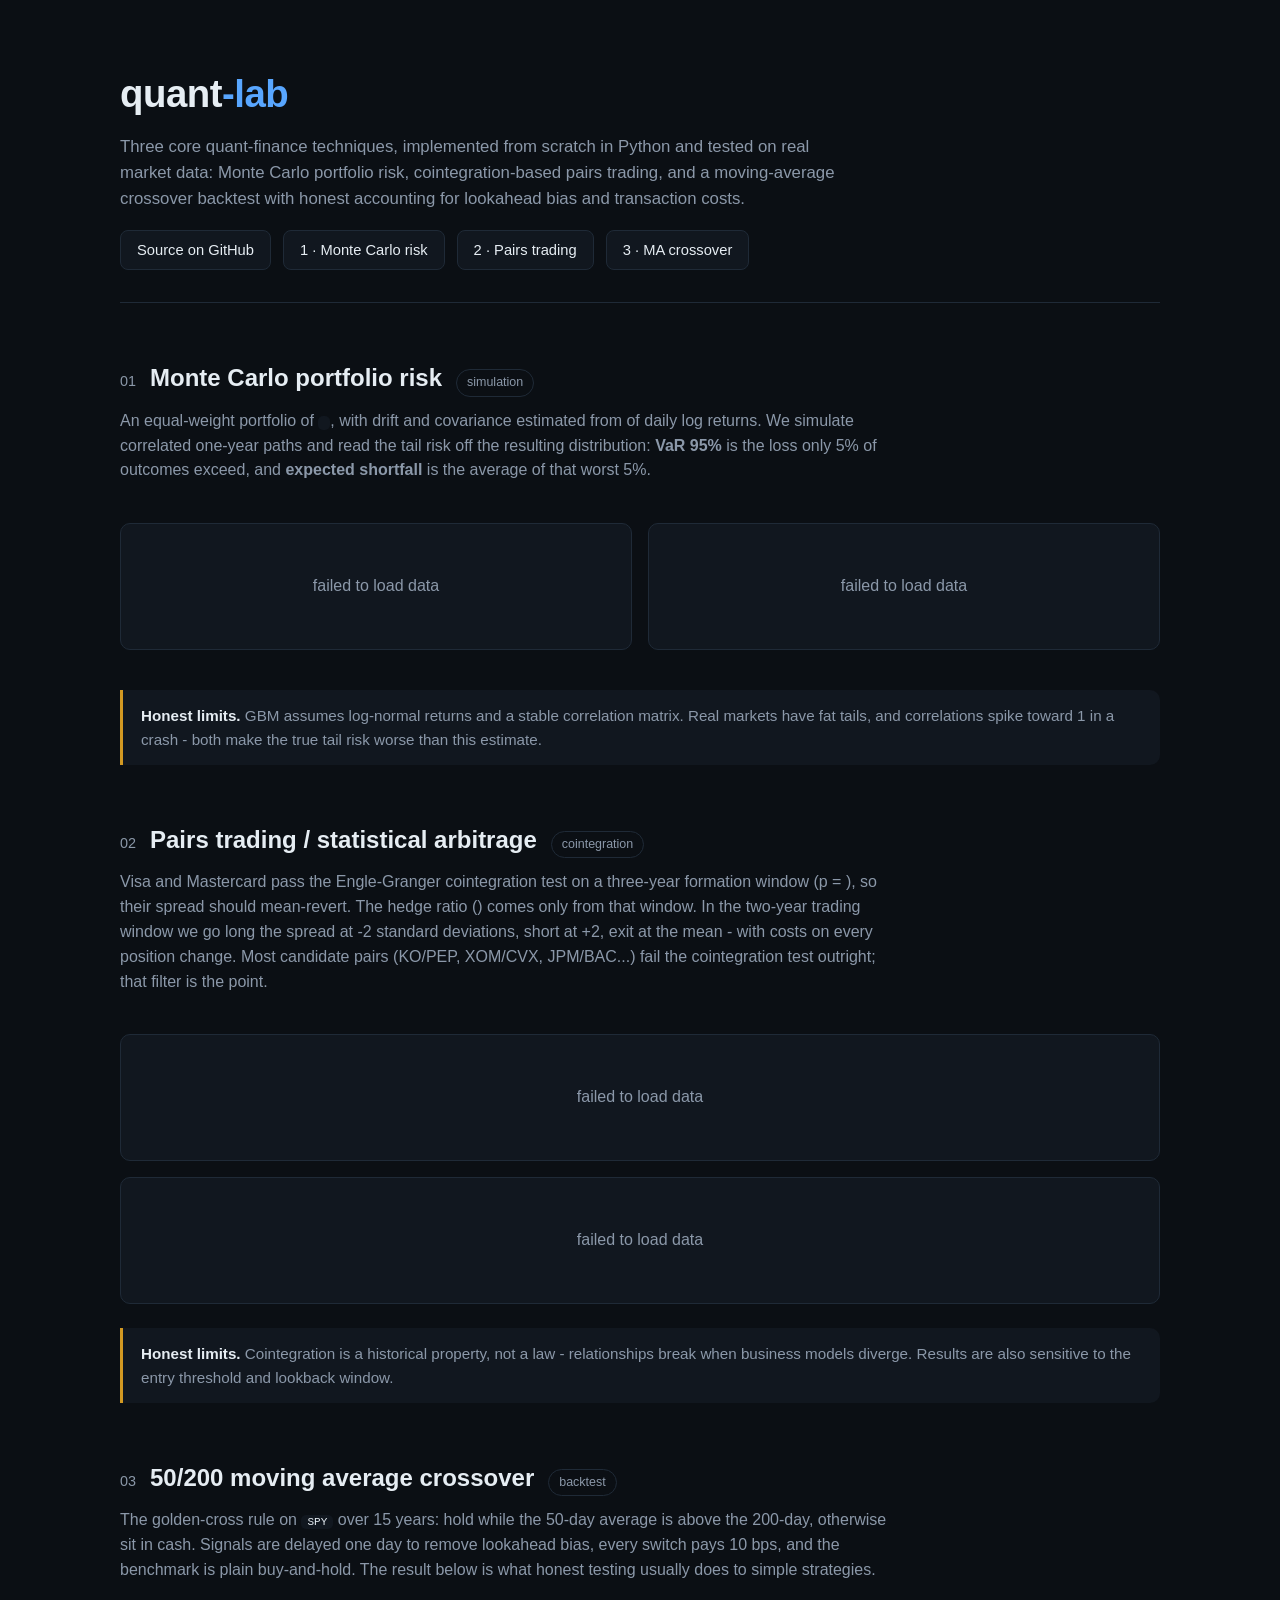
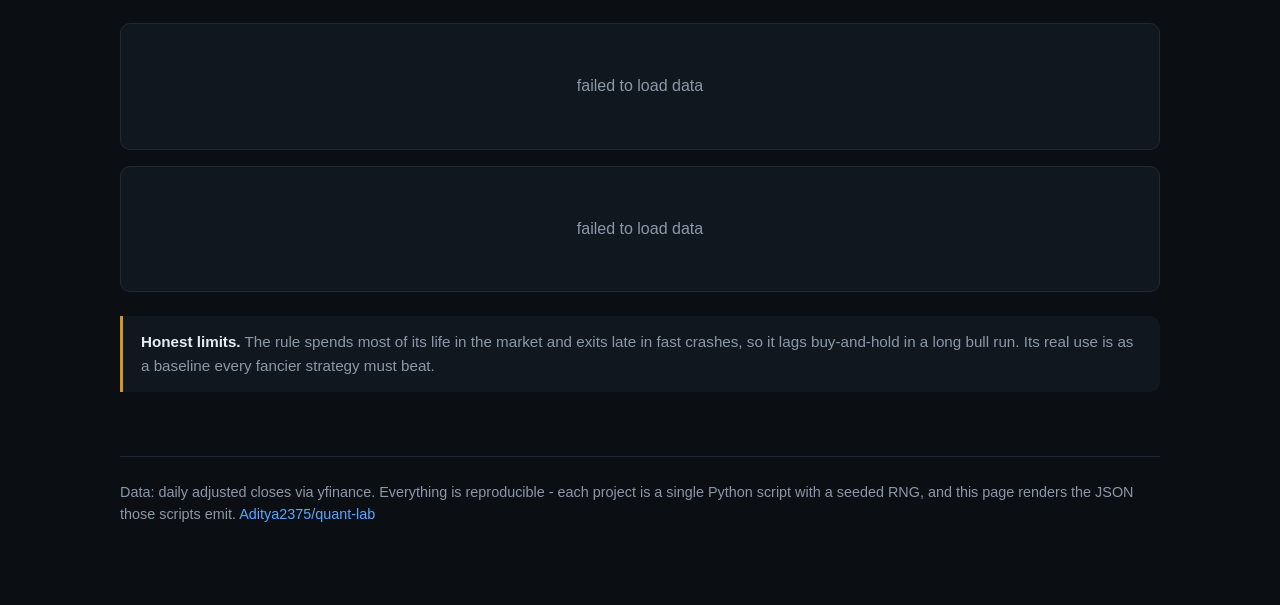
==== docs/index.html @ ad645f8a "Bypass browser cache for dashboard data fetches" ====
<!DOCTYPE html>
<html lang="en">
<head>
<meta charset="UTF-8">
<meta name="viewport" content="width=device-width, initial-scale=1.0">
<title>quant-lab - three quant finance projects, simulated and backtested</title>
<script src="https://cdn.plot.ly/plotly-2.35.2.min.js" charset="utf-8"></script>
<style>
  :root {
    --bg: #0b0f14; --panel: #11171f; --border: #1f2a37; --text: #e6edf3;
    --muted: #8b98a9; --blue: #58a6ff; --green: #3fb950; --orange: #d29922;
    --red: #f85149; --purple: #bc8cff;
  }
  * { box-sizing: border-box; margin: 0; padding: 0; }
  body { background: var(--bg); color: var(--text);
         font-family: -apple-system, BlinkMacSystemFont, "Segoe UI", Roboto, Helvetica, Arial, sans-serif;
         line-height: 1.55; }
  .wrap { max-width: 1080px; margin: 0 auto; padding: 0 20px 80px; }
  header { padding: 64px 0 32px; border-bottom: 1px solid var(--border); }
  header h1 { font-size: 2.4rem; letter-spacing: -0.5px; }
  header h1 span { color: var(--blue); }
  header p { color: var(--muted); margin-top: 10px; max-width: 720px; font-size: 1.05rem; }
  header .links { margin-top: 18px; display: flex; gap: 12px; flex-wrap: wrap; }
  .btn { border: 1px solid var(--border); background: var(--panel); color: var(--text);
         padding: 8px 16px; border-radius: 8px; text-decoration: none; font-size: 0.92rem; }
  .btn:hover { border-color: var(--blue); }
  section { margin-top: 56px; }
  .sec-head { display: flex; align-items: baseline; gap: 14px; flex-wrap: wrap; }
  .sec-head .num { font-size: 0.9rem; color: var(--muted); font-variant-numeric: tabular-nums; }
  .sec-head h2 { font-size: 1.5rem; }
  .sec-head .tag { font-size: 0.78rem; padding: 3px 10px; border-radius: 20px;
                   border: 1px solid var(--border); color: var(--muted); }
  .desc { color: var(--muted); margin: 12px 0 20px; max-width: 780px; }
  .desc code { background: var(--panel); padding: 1px 6px; border-radius: 5px;
               font-size: 0.85em; color: var(--text); }
  .cards { display: grid; grid-template-columns: repeat(auto-fit, minmax(150px, 1fr));
           gap: 12px; margin-bottom: 20px; }
  .card { background: var(--panel); border: 1px solid var(--border); border-radius: 10px;
          padding: 14px 16px; }
  .card .k { font-size: 0.75rem; color: var(--muted); text-transform: uppercase;
             letter-spacing: 0.6px; }
  .card .v { font-size: 1.35rem; font-weight: 650; margin-top: 4px;
             font-variant-numeric: tabular-nums; }
  .card .v.pos { color: var(--green); } .card .v.neg { color: var(--red); }
  .card .v.neu { color: var(--blue); }
  .chart { background: var(--panel); border: 1px solid var(--border); border-radius: 10px;
           padding: 10px; margin-bottom: 16px; }
  .grid2 { display: grid; grid-template-columns: 1fr 1fr; gap: 16px; }
  @media (max-width: 820px) { .grid2 { grid-template-columns: 1fr; } }
  .note { border-left: 3px solid var(--orange); background: var(--panel);
          padding: 14px 18px; border-radius: 0 10px 10px 0; color: var(--muted);
          margin-top: 24px; font-size: 0.95rem; }
  .note b { color: var(--text); }
  footer { margin-top: 64px; padding-top: 24px; border-top: 1px solid var(--border);
           color: var(--muted); font-size: 0.9rem; }
  footer a { color: var(--blue); text-decoration: none; }
  .loading { color: var(--muted); padding: 40px; text-align: center; }
</style>
</head>
<body>
<div class="wrap">
  <header>
    <h1>quant<span>-lab</span></h1>
    <p>Three core quant-finance techniques, implemented from scratch in Python and
       tested on real market data: Monte Carlo portfolio risk, cointegration-based
       pairs trading, and a moving-average crossover backtest with honest
       accounting for lookahead bias and transaction costs.</p>
    <div class="links">
      <a class="btn" href="https://github.com/Aditya2375/quant-lab">Source on GitHub</a>
      <a class="btn" href="https://github.com/Aditya2375/quant-lab/tree/main/monte-carlo-risk">1 · Monte Carlo risk</a>
      <a class="btn" href="https://github.com/Aditya2375/quant-lab/tree/main/pairs-trading">2 · Pairs trading</a>
      <a class="btn" href="https://github.com/Aditya2375/quant-lab/tree/main/ma-crossover">3 · MA crossover</a>
    </div>
  </header>

  <section id="mc">
    <div class="sec-head"><span class="num">01</span><h2>Monte Carlo portfolio risk</h2>
      <span class="tag">simulation</span></div>
    <p class="desc">An equal-weight portfolio of <code id="mc-tickers"></code>, with drift and
      covariance estimated from <span id="mc-period"></span> of daily log returns. We simulate
      <span id="mc-sims"></span> correlated one-year paths and read the tail risk off the
      resulting distribution: <b>VaR 95%</b> is the loss only 5% of outcomes exceed, and
      <b>expected shortfall</b> is the average of that worst 5%.</p>
    <div class="cards" id="mc-cards"></div>
    <div class="grid2">
      <div class="chart" id="mc-hist"><div class="loading">loading chart...</div></div>
      <div class="chart" id="mc-cone"><div class="loading">loading chart...</div></div>
    </div>
    <div class="note"><b>Honest limits.</b> GBM assumes log-normal returns and a stable
      correlation matrix. Real markets have fat tails, and correlations spike toward 1 in a
      crash - both make the true tail risk worse than this estimate.</div>
  </section>

  <section id="pairs">
    <div class="sec-head"><span class="num">02</span><h2>Pairs trading / statistical arbitrage</h2>
      <span class="tag">cointegration</span></div>
    <p class="desc">Visa and Mastercard pass the Engle-Granger cointegration test on a
      three-year formation window (p = <span id="pt-p"></span>), so their spread should
      mean-revert. The hedge ratio (<span id="pt-beta"></span>) comes only from that window.
      In the two-year trading window we go long the spread at -2 standard deviations, short
      at +2, exit at the mean - with costs on every position change. Most candidate pairs
      (KO/PEP, XOM/CVX, JPM/BAC...) fail the cointegration test outright; that filter is the
      point.</p>
    <div class="cards" id="pt-cards"></div>
    <div class="chart" id="pt-z"><div class="loading">loading chart...</div></div>
    <div class="chart" id="pt-eq"><div class="loading">loading chart...</div></div>
    <div class="note"><b>Honest limits.</b> Cointegration is a historical property, not a
      law - relationships break when business models diverge. Results are also sensitive to
      the entry threshold and lookback window.</div>
  </section>

  <section id="ma">
    <div class="sec-head"><span class="num">03</span><h2>50/200 moving average crossover</h2>
      <span class="tag">backtest</span></div>
    <p class="desc">The golden-cross rule on <code>SPY</code> over 15 years: hold while the
      50-day average is above the 200-day, otherwise sit in cash. Signals are delayed one day
      to remove lookahead bias, every switch pays 10 bps, and the benchmark is plain
      buy-and-hold. The result below is what honest testing usually does to simple
      strategies.</p>
    <div class="cards" id="ma-cards"></div>
    <div class="chart" id="ma-eq"><div class="loading">loading chart...</div></div>
    <div class="chart" id="ma-dd"><div class="loading">loading chart...</div></div>
    <div class="note"><b>Honest limits.</b> The rule spends most of its life in the market
      and exits late in fast crashes, so it lags buy-and-hold in a long bull run. Its real
      use is as a baseline every fancier strategy must beat.</div>
  </section>

  <footer>
    Data: daily adjusted closes via yfinance. Everything is reproducible - each project is a
    single Python script with a seeded RNG, and this page renders the JSON those scripts
    emit. <a href="https://github.com/Aditya2375/quant-lab">Aditya2375/quant-lab</a>
  </footer>
</div>

<script>
const LAYOUT = {
  paper_bgcolor: "rgba(0,0,0,0)", plot_bgcolor: "rgba(0,0,0,0)",
  font: { color: "#8b98a9" }, margin: { t: 36, r: 16, b: 44, l: 56 },
  legend: { orientation: "h", y: -0.22 }
};
const CFG = { responsive: true, displayModeBar: false };
const pct = v => (v * 100).toFixed(1) + "%";
const usd = v => "$" + Number(v).toLocaleString("en-US", { maximumFractionDigits: 0 });

function card(k, v, cls) {
  return `<div class="card"><div class="k">${k}</div><div class="v ${cls || ""}">${v}</div></div>`;
}
const signed = v => (v >= 0 ? "pos" : "neg");

async function load(name) {
  const r = await fetch("data/" + name, { cache: "no-store" });
  return r.json();
}

(async () => {
  const [mc, pt, ma] = await Promise.all(
    ["monte-carlo.json", "pairs-trading.json", "ma-crossover.json"].map(load));

  // ---- 01 Monte Carlo ------------------------------------------------------
  const s = mc.summary;
  document.getElementById("mc-tickers").textContent = s.tickers.join(", ");
  document.getElementById("mc-period").textContent = s.estimation_period;
  document.getElementById("mc-sims").textContent = s.sims.toLocaleString();
  document.getElementById("mc-cards").innerHTML = [
    card("VaR 95% (1y)", "-" + usd(s.var_95), "neg"),
    card("Exp. shortfall 95%", "-" + usd(s.es_95), "neg"),
    card("VaR 99% (1y)", "-" + usd(s.var_99), "neg"),
    card("Expected value", usd(s.expected_final), "neu"),
    card("P(loss)", pct(s.prob_loss), "neu"),
  ].join("");
  Plotly.newPlot("mc-hist", [{
    x: mc.hist.centers, y: mc.hist.counts, type: "bar",
    marker: { color: "#58a6ff" }, name: "simulated outcomes"
  }], { ...LAYOUT, title: { text: `Value of $${s.start_value.toLocaleString()} after 1 year` },
    shapes: [
      { type: "line", x0: mc.markers.var95, x1: mc.markers.var95, y0: 0, y1: 1, yref: "paper",
        line: { color: "#d29922", width: 2 } },
      { type: "line", x0: mc.markers.es95, x1: mc.markers.es95, y0: 0, y1: 1, yref: "paper",
        line: { color: "#f85149", width: 2 } },
      { type: "line", x0: mc.markers.mean, x1: mc.markers.mean, y0: 0, y1: 1, yref: "paper",
        line: { color: "#3fb950", width: 2, dash: "dot" } }],
    annotations: [
      { x: mc.markers.var95, y: 1, yref: "paper", text: "VaR 95%", showarrow: false,
        xanchor: "left", font: { color: "#d29922" } },
      { x: mc.markers.es95, y: 0.93, yref: "paper", text: "ES 95%", showarrow: false,
        xanchor: "right", font: { color: "#f85149" } },
      { x: mc.markers.mean, y: 1, yref: "paper", text: "mean", showarrow: false,
        xanchor: "right", font: { color: "#3fb950" } }],
    xaxis: { title: "portfolio value ($)" }, yaxis: { title: "paths" } }, CFG);
  Plotly.newPlot("mc-cone", [
    { x: mc.cone.days, y: mc.cone.p95, mode: "lines", line: { width: 0 },
      name: "5-95%", showlegend: false },
    { x: mc.cone.days, y: mc.cone.p5, mode: "lines", fill: "tonexty",
      fillcolor: "rgba(88,166,255,0.18)", line: { width: 0 }, name: "5th-95th pct" },
    { x: mc.cone.days, y: mc.cone.p75, mode: "lines", line: { width: 0 },
      showlegend: false },
    { x: mc.cone.days, y: mc.cone.p25, mode: "lines", fill: "tonexty",
      fillcolor: "rgba(88,166,255,0.35)", line: { width: 0 }, name: "25th-75th pct" },
    { x: mc.cone.days, y: mc.cone.p50, mode: "lines",
      line: { color: "#e6edf3", width: 2 }, name: "median" },
  ], { ...LAYOUT, title: { text: "cone of outcomes" },
       xaxis: { title: "trading days" }, yaxis: { title: "value ($)" } }, CFG);

  // ---- 02 Pairs trading ------------------------------------------------------
  const p = pt.summary;
  document.getElementById("pt-p").textContent = p.coint_pvalue;
  document.getElementById("pt-beta").textContent = p.hedge_ratio;
  document.getElementById("pt-cards").innerHTML = [
    card("Total return (2y)", pct(p.total_return), signed(p.total_return)),
    card("Sharpe", p.sharpe, signed(p.sharpe)),
    card("Max drawdown", pct(p.max_drawdown), "neg"),
    card("Ann. volatility", pct(p.ann_vol), "neu"),
    card("Position changes", p.n_trades, "neu"),
    card("Time in market", pct(p.time_in_market), "neu"),
  ].join("");
  const longShade = [], shortShade = [];
  Plotly.newPlot("pt-z", [
    { x: pt.dates, y: pt.zscore, mode: "lines", line: { color: "#58a6ff", width: 1.4 },
      name: "spread Z-score" },
    { x: pt.dates, y: pt.dates.map(() => pt.entry_z), mode: "lines",
      line: { color: "#f85149", width: 1, dash: "dash" }, name: "+2 entry" },
    { x: pt.dates, y: pt.dates.map(() => -pt.entry_z), mode: "lines",
      line: { color: "#f85149", width: 1, dash: "dash" }, name: "-2 entry" },
    { x: pt.dates, y: pt.position, mode: "lines", yaxis: "y2", step: true,
      line: { color: "#bc8cff", width: 1.4 }, name: "position (right)" },
  ], { ...LAYOUT, title: { text: "V/MA spread Z-score and position" },
       yaxis: { title: "z-score", range: [-4, 4] },
       yaxis2: { overlaying: "y", side: "right", range: [-1.6, 1.6],
                 tickvals: [-1, 0, 1], ticktext: ["short", "flat", "long"],
                 showgrid: false } }, CFG);
  Plotly.newPlot("pt-eq", [
    { x: pt.dates, y: pt.equity_strategy, mode: "lines",
      line: { color: "#3fb950", width: 1.8 }, name: "pairs strategy" },
    { x: pt.dates, y: pt.equity_bench, mode: "lines",
      line: { color: "#8b98a9", width: 1.4 }, name: "buy & hold V" },
  ], { ...LAYOUT, title: { text: "equity curves (growth of $1)" },
       yaxis: { title: "value ($)" } }, CFG);

  // ---- 03 MA crossover -------------------------------------------------------
  const m = ma.summary;
  document.getElementById("ma-cards").innerHTML = [
    card("Strategy CAGR", pct(m.cagr), signed(m.cagr)),
    card("Buy & hold CAGR", pct(m.benchmark.cagr), signed(m.benchmark.cagr)),
    card("Strategy Sharpe", m.sharpe, "neu"),
    card("B&H Sharpe", m.benchmark.sharpe, "neu"),
    card("Max drawdown", pct(m.max_drawdown), "neg"),
    card("Time in market", pct(m.time_in_market), "neu"),
  ].join("");
  Plotly.newPlot("ma-eq", [
    { x: ma.dates, y: ma.equity_strategy, mode: "lines",
      line: { color: "#3fb950", width: 1.8 }, name: "50/200 crossover" },
    { x: ma.dates, y: ma.equity_bench, mode: "lines",
      line: { color: "#8b98a9", width: 1.4 }, name: "buy & hold" },
  ], { ...LAYOUT, title: { text: "SPY: strategy vs benchmark, log scale" },
       yaxis: { title: "value ($)", type: "log" } }, CFG);
  Plotly.newPlot("ma-dd", [
    { x: ma.dates, y: ma.dd_strategy, mode: "lines", fill: "tozeroy",
      line: { color: "#3fb950", width: 1 }, name: "strategy" },
    { x: ma.dates, y: ma.dd_bench, mode: "lines", fill: "tozeroy",
      line: { color: "#8b98a9", width: 1 }, name: "buy & hold" },
  ], { ...LAYOUT, title: { text: "drawdown from peak" },
       yaxis: { tickformat: ".0%" } }, CFG);
})().catch(e => {
  document.querySelectorAll(".chart").forEach(
    el => el.innerHTML = '<div class="loading">failed to load data</div>');
  console.error(e);
});
</script>
</body>
</html>
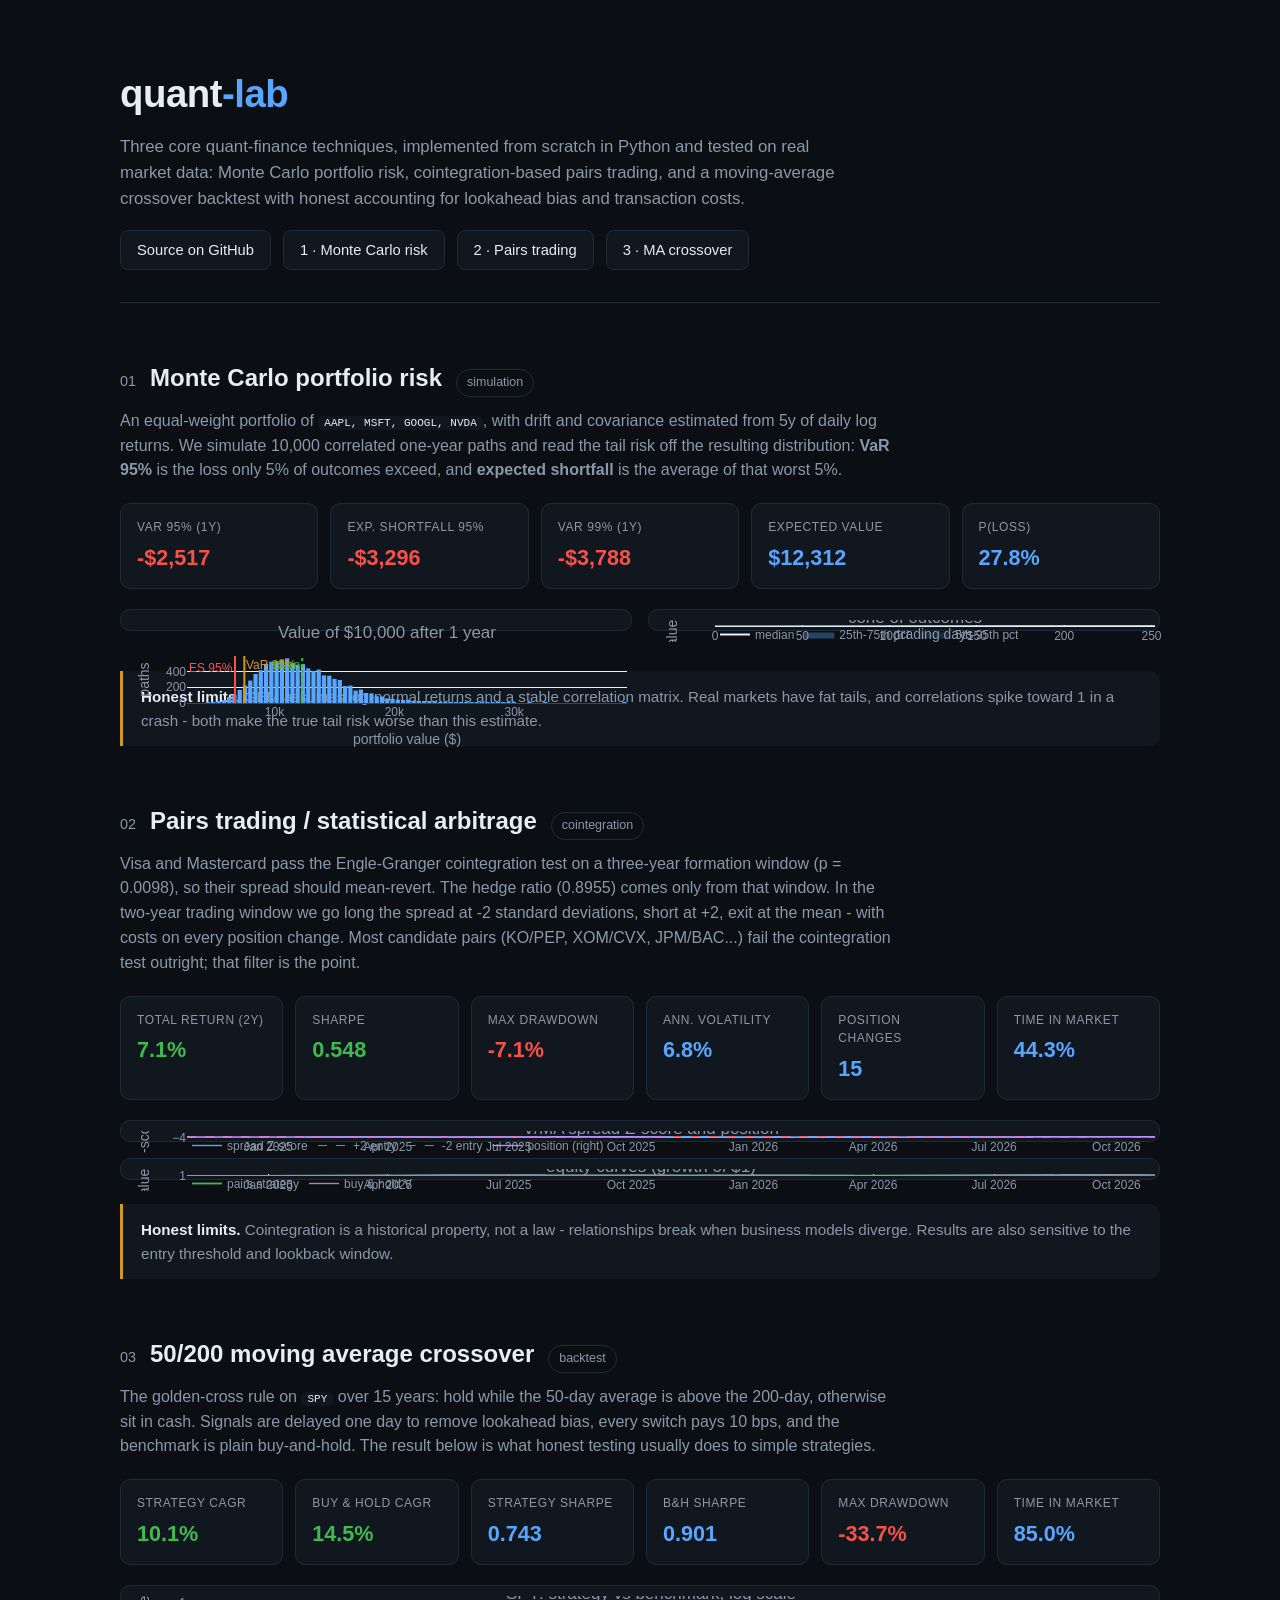
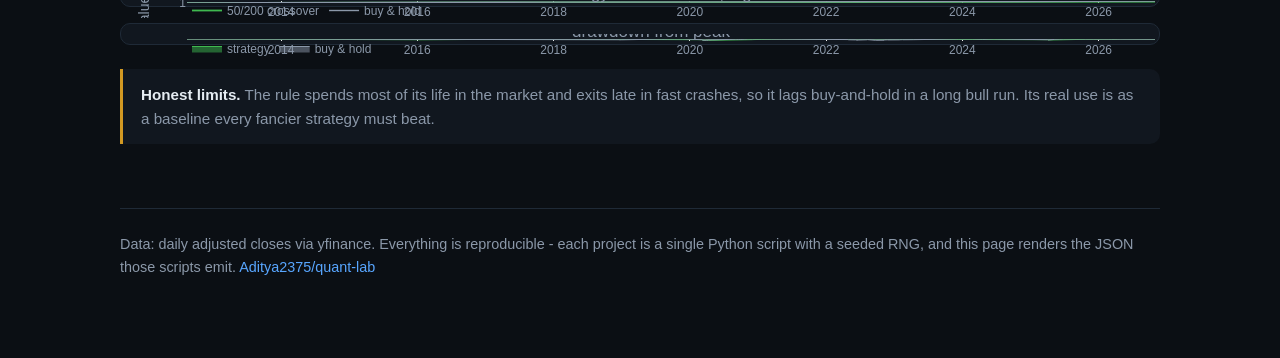
==== commit ab85a76f: "Clear the chart placeholder before rendering" ====
--- a/docs/index.html
+++ b/docs/index.html
@@ -142,6 +142,11 @@
 const pct = v => (v * 100).toFixed(1) + "%";
 const usd = v => "$" + Number(v).toLocaleString("en-US", { maximumFractionDigits: 0 });
 
+function plot(id, traces, layout) {
+  const el = document.getElementById(id);
+  el.innerHTML = "";
+  Plotly.newPlot(el, traces, layout, CFG);
+}
 function card(k, v, cls) {
   return `<div class="card"><div class="k">${k}</div><div class="v ${cls || ""}">${v}</div></div>`;
 }
@@ -168,7 +173,7 @@
     card("Expected value", usd(s.expected_final), "neu"),
     card("P(loss)", pct(s.prob_loss), "neu"),
   ].join("");
-  Plotly.newPlot("mc-hist", [{
+  plot("mc-hist", [{
     x: mc.hist.centers, y: mc.hist.counts, type: "bar",
     marker: { color: "#58a6ff" }, name: "simulated outcomes"
   }], { ...LAYOUT, title: { text: `Value of $${s.start_value.toLocaleString()} after 1 year` },
@@ -186,8 +191,8 @@
         xanchor: "right", font: { color: "#f85149" } },
       { x: mc.markers.mean, y: 1, yref: "paper", text: "mean", showarrow: false,
         xanchor: "right", font: { color: "#3fb950" } }],
-    xaxis: { title: "portfolio value ($)" }, yaxis: { title: "paths" } }, CFG);
-  Plotly.newPlot("mc-cone", [
+    xaxis: { title: "portfolio value ($)" }, yaxis: { title: "paths" } });
+  plot("mc-cone", [
     { x: mc.cone.days, y: mc.cone.p95, mode: "lines", line: { width: 0 },
       name: "5-95%", showlegend: false },
     { x: mc.cone.days, y: mc.cone.p5, mode: "lines", fill: "tonexty",
@@ -199,7 +204,7 @@
     { x: mc.cone.days, y: mc.cone.p50, mode: "lines",
       line: { color: "#e6edf3", width: 2 }, name: "median" },
   ], { ...LAYOUT, title: { text: "cone of outcomes" },
-       xaxis: { title: "trading days" }, yaxis: { title: "value ($)" } }, CFG);
+       xaxis: { title: "trading days" }, yaxis: { title: "value ($)" } });
 
   // ---- 02 Pairs trading ------------------------------------------------------
   const p = pt.summary;
@@ -214,7 +219,7 @@
     card("Time in market", pct(p.time_in_market), "neu"),
   ].join("");
   const longShade = [], shortShade = [];
-  Plotly.newPlot("pt-z", [
+  plot("pt-z", [
     { x: pt.dates, y: pt.zscore, mode: "lines", line: { color: "#58a6ff", width: 1.4 },
       name: "spread Z-score" },
     { x: pt.dates, y: pt.dates.map(() => pt.entry_z), mode: "lines",
@@ -227,14 +232,14 @@
        yaxis: { title: "z-score", range: [-4, 4] },
        yaxis2: { overlaying: "y", side: "right", range: [-1.6, 1.6],
                  tickvals: [-1, 0, 1], ticktext: ["short", "flat", "long"],
-                 showgrid: false } }, CFG);
-  Plotly.newPlot("pt-eq", [
+                 showgrid: false } });
+  plot("pt-eq", [
     { x: pt.dates, y: pt.equity_strategy, mode: "lines",
       line: { color: "#3fb950", width: 1.8 }, name: "pairs strategy" },
     { x: pt.dates, y: pt.equity_bench, mode: "lines",
       line: { color: "#8b98a9", width: 1.4 }, name: "buy & hold V" },
   ], { ...LAYOUT, title: { text: "equity curves (growth of $1)" },
-       yaxis: { title: "value ($)" } }, CFG);
+       yaxis: { title: "value ($)" } });
 
   // ---- 03 MA crossover -------------------------------------------------------
   const m = ma.summary;
@@ -246,20 +251,20 @@
     card("Max drawdown", pct(m.max_drawdown), "neg"),
     card("Time in market", pct(m.time_in_market), "neu"),
   ].join("");
-  Plotly.newPlot("ma-eq", [
+  plot("ma-eq", [
     { x: ma.dates, y: ma.equity_strategy, mode: "lines",
       line: { color: "#3fb950", width: 1.8 }, name: "50/200 crossover" },
     { x: ma.dates, y: ma.equity_bench, mode: "lines",
       line: { color: "#8b98a9", width: 1.4 }, name: "buy & hold" },
   ], { ...LAYOUT, title: { text: "SPY: strategy vs benchmark, log scale" },
-       yaxis: { title: "value ($)", type: "log" } }, CFG);
-  Plotly.newPlot("ma-dd", [
+       yaxis: { title: "value ($)", type: "log" } });
+  plot("ma-dd", [
     { x: ma.dates, y: ma.dd_strategy, mode: "lines", fill: "tozeroy",
       line: { color: "#3fb950", width: 1 }, name: "strategy" },
     { x: ma.dates, y: ma.dd_bench, mode: "lines", fill: "tozeroy",
       line: { color: "#8b98a9", width: 1 }, name: "buy & hold" },
   ], { ...LAYOUT, title: { text: "drawdown from peak" },
-       yaxis: { tickformat: ".0%" } }, CFG);
+       yaxis: { tickformat: ".0%" } });
 })().catch(e => {
   document.querySelectorAll(".chart").forEach(
     el => el.innerHTML = '<div class="loading">failed to load data</div>');
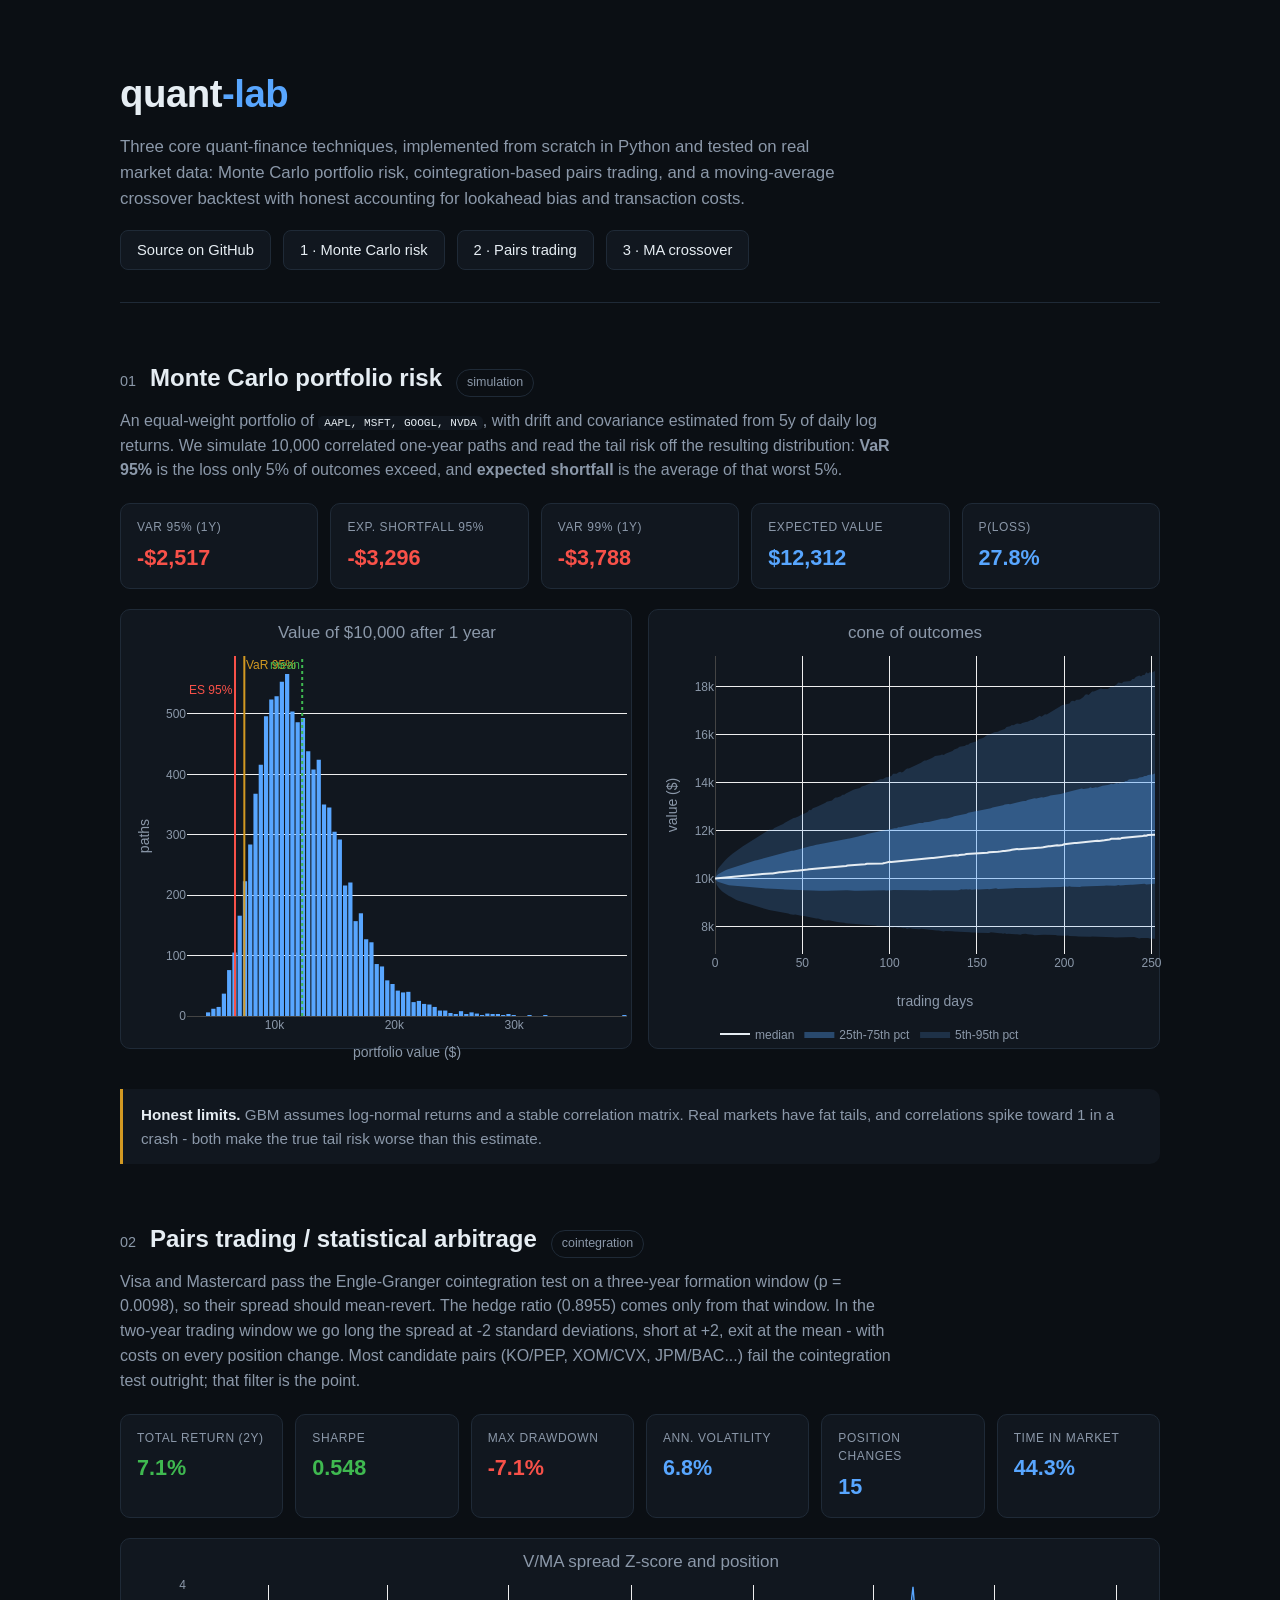
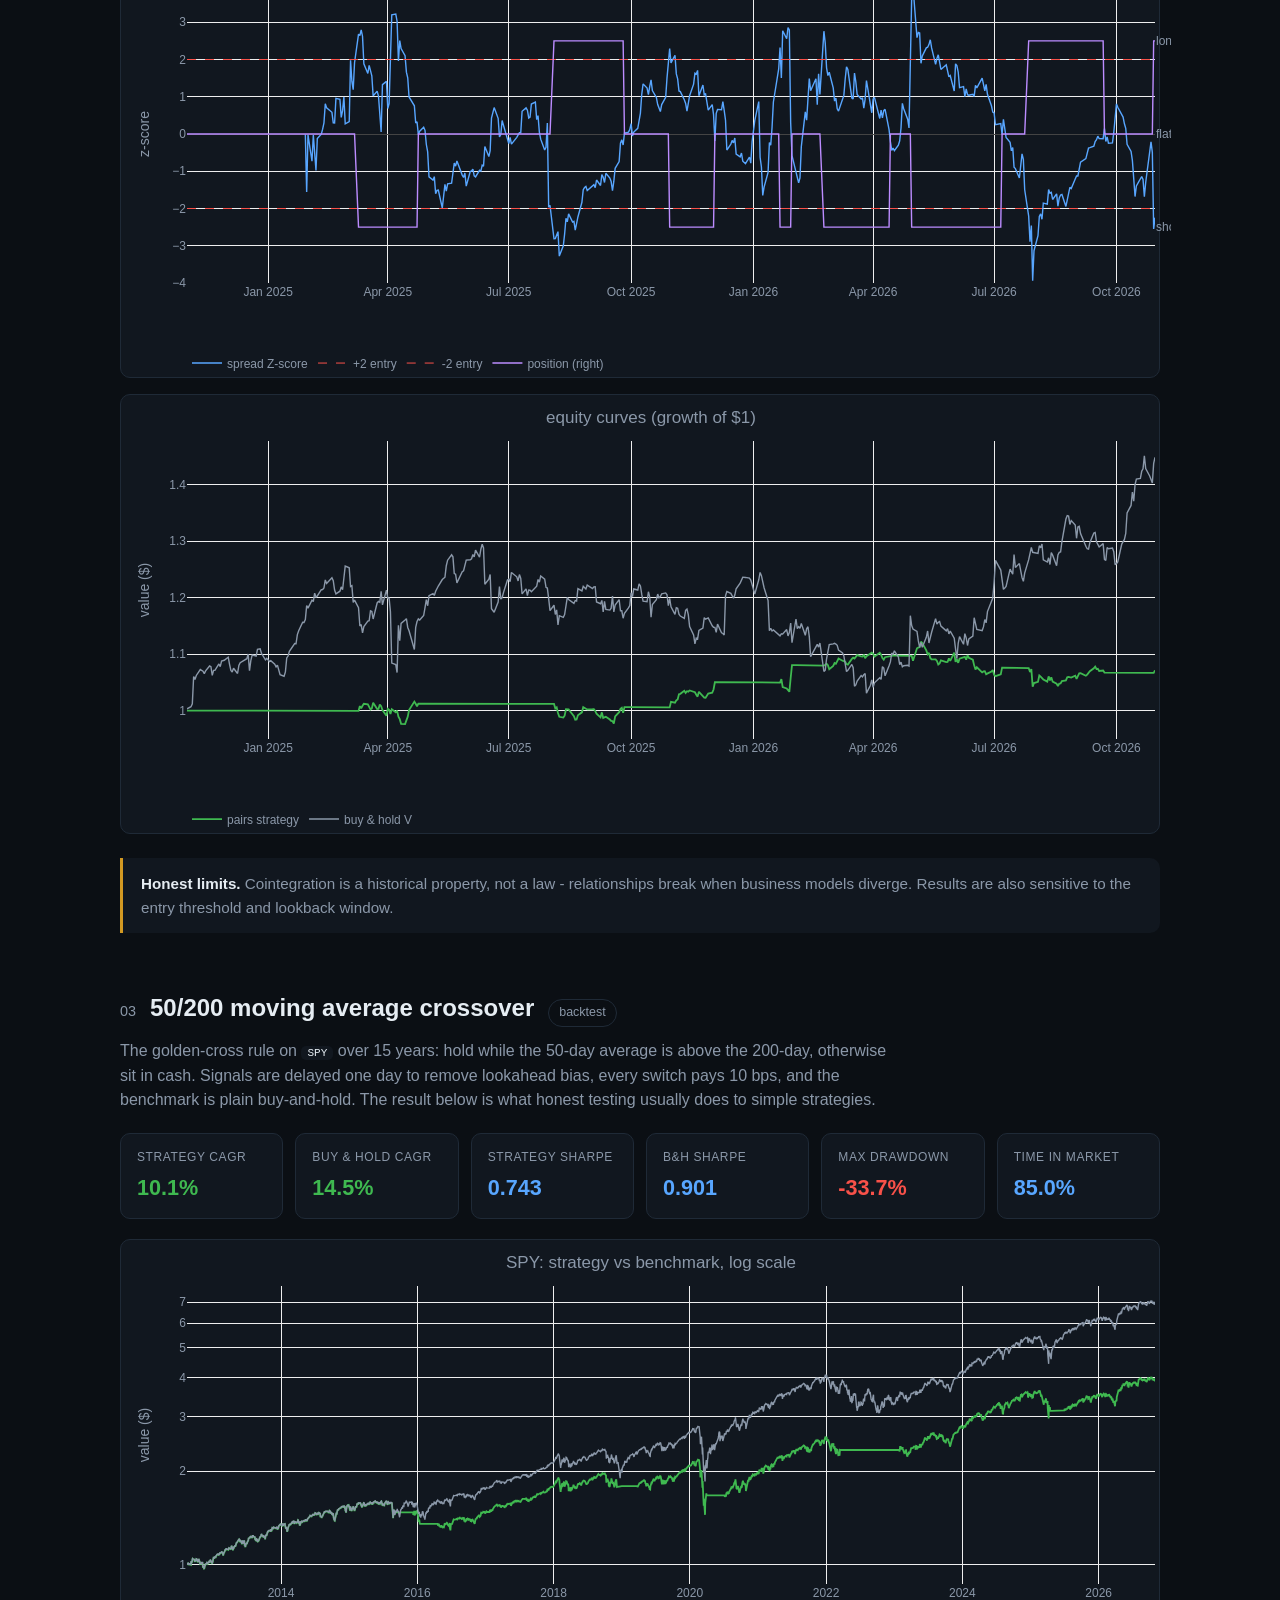
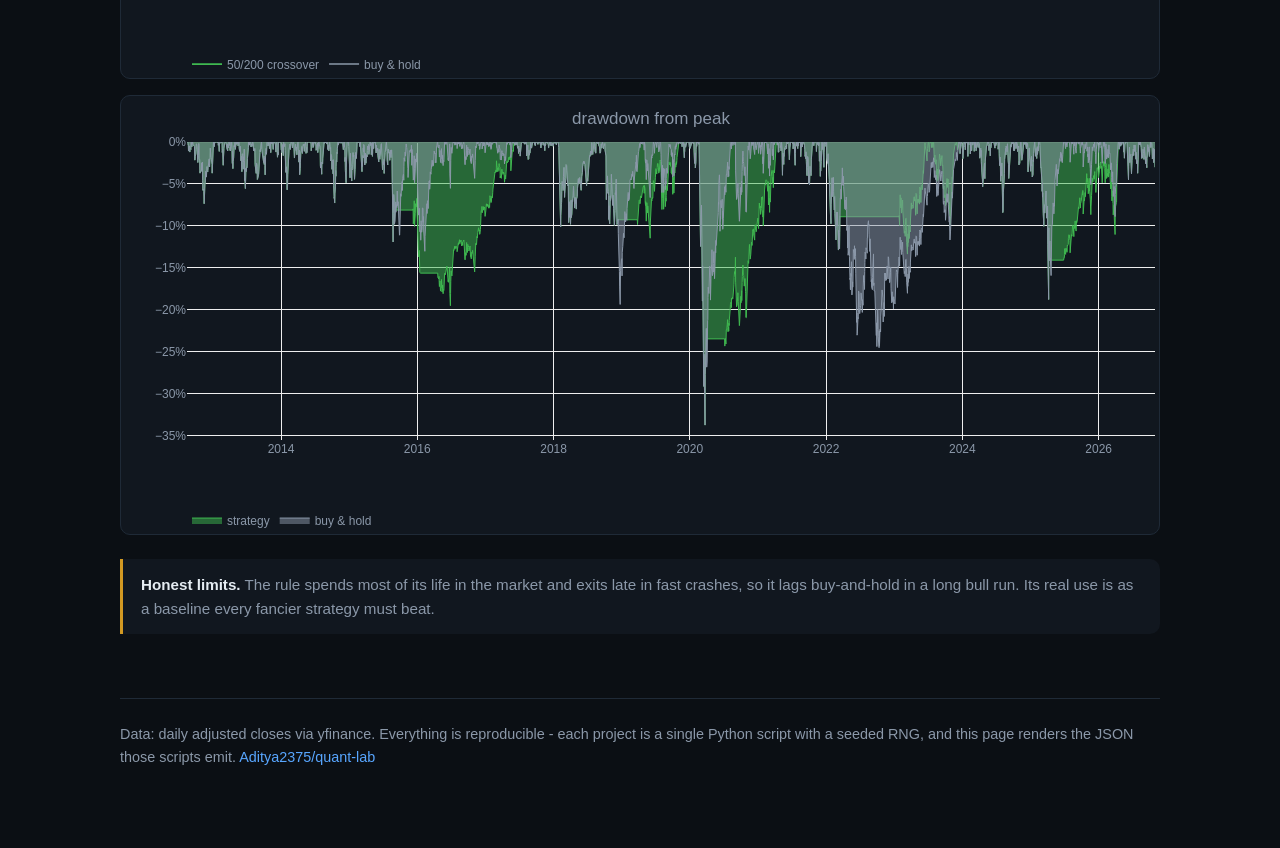
==== commit f7959c12: "Give charts an explicit height so they do not collapse" ====
--- a/docs/index.html
+++ b/docs/index.html
@@ -44,7 +44,7 @@
   .card .v.pos { color: var(--green); } .card .v.neg { color: var(--red); }
   .card .v.neu { color: var(--blue); }
   .chart { background: var(--panel); border: 1px solid var(--border); border-radius: 10px;
-           padding: 10px; margin-bottom: 16px; }
+           padding: 10px; margin-bottom: 16px; height: 440px; }
   .grid2 { display: grid; grid-template-columns: 1fr 1fr; gap: 16px; }
   @media (max-width: 820px) { .grid2 { grid-template-columns: 1fr; } }
   .note { border-left: 3px solid var(--orange); background: var(--panel);
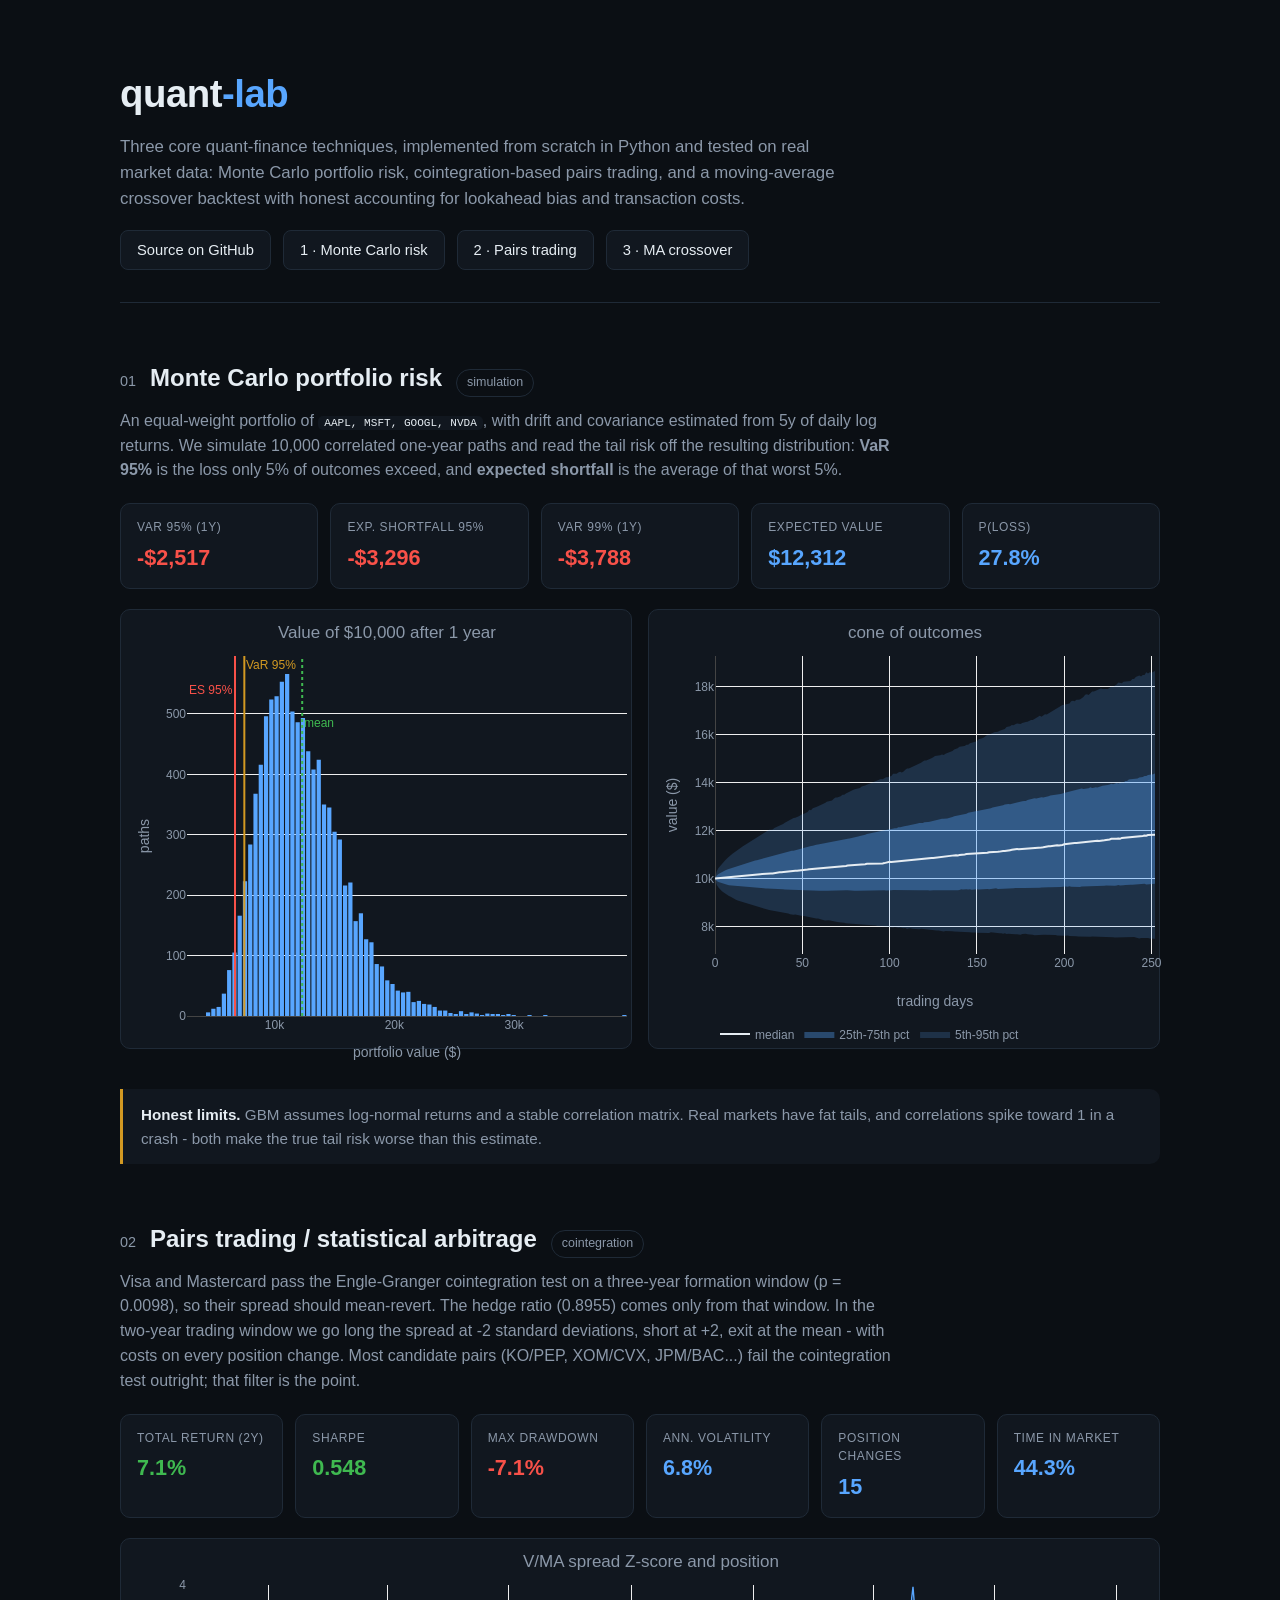
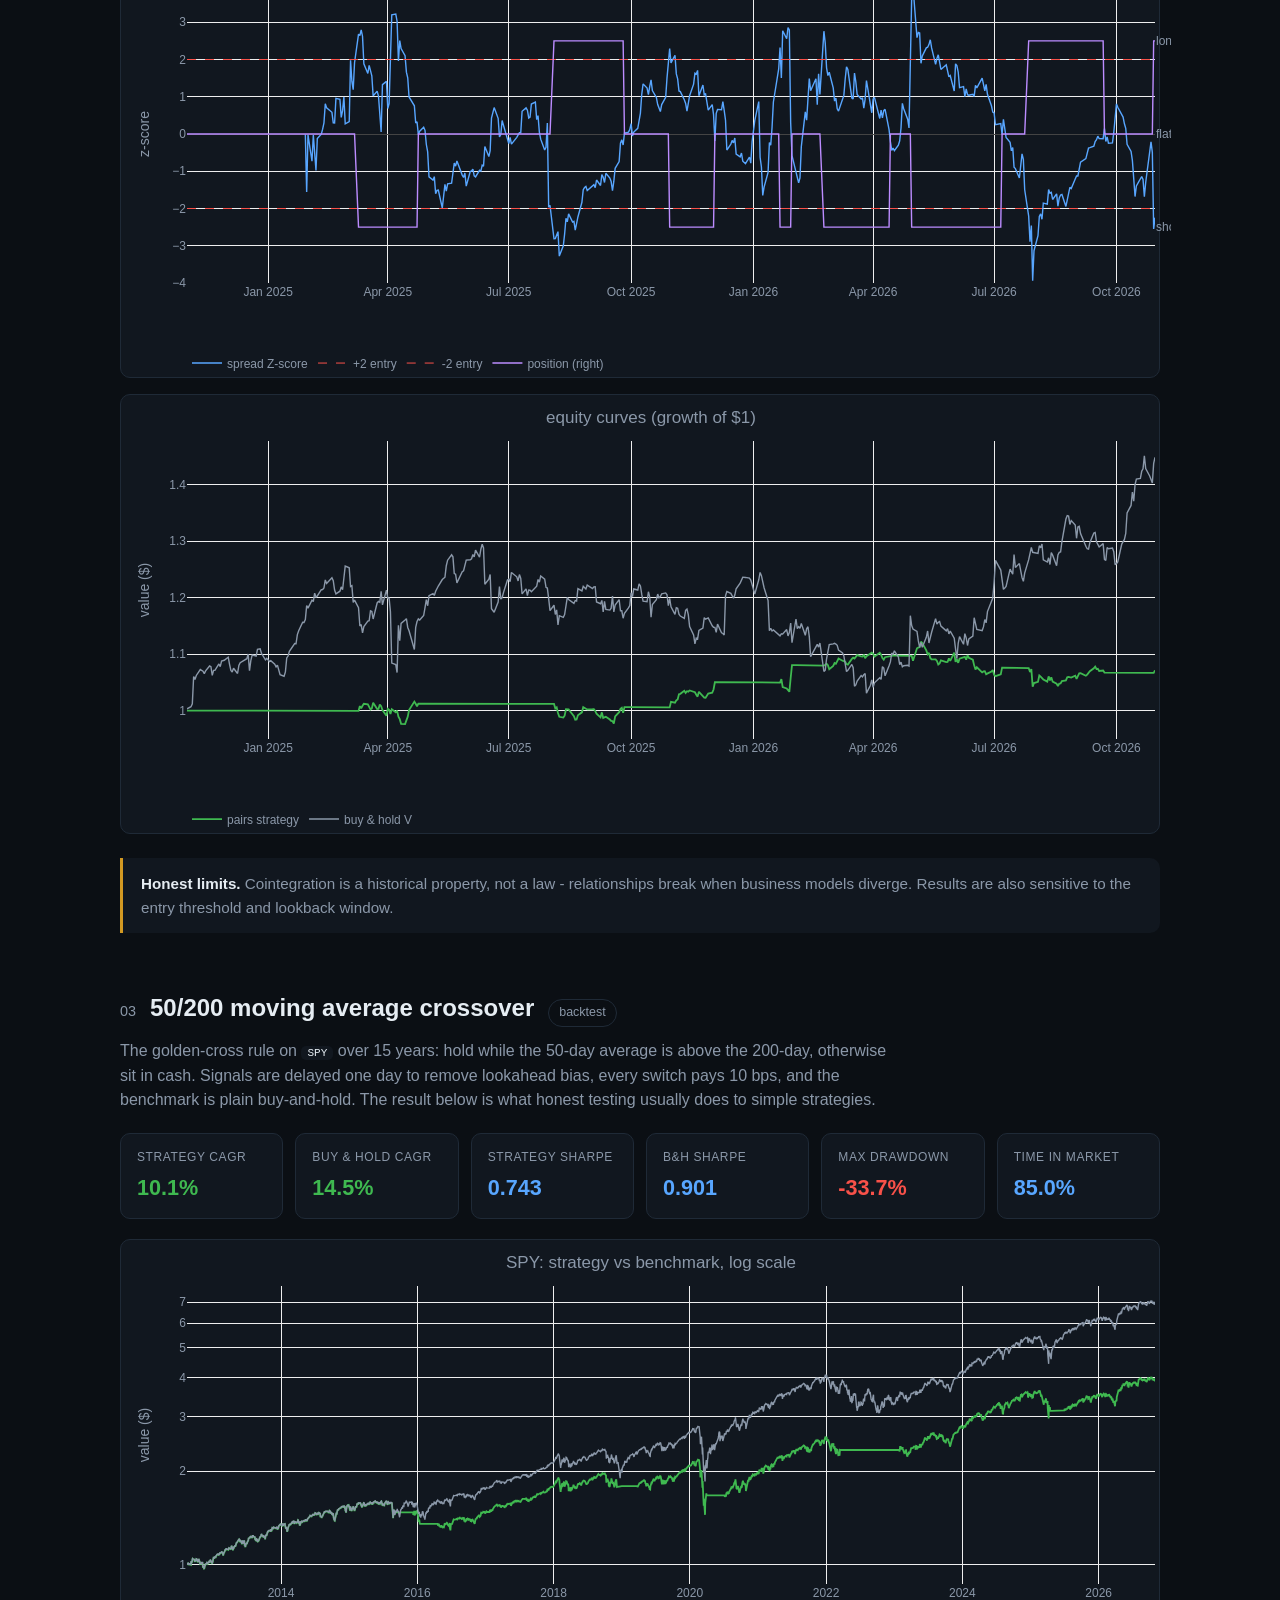
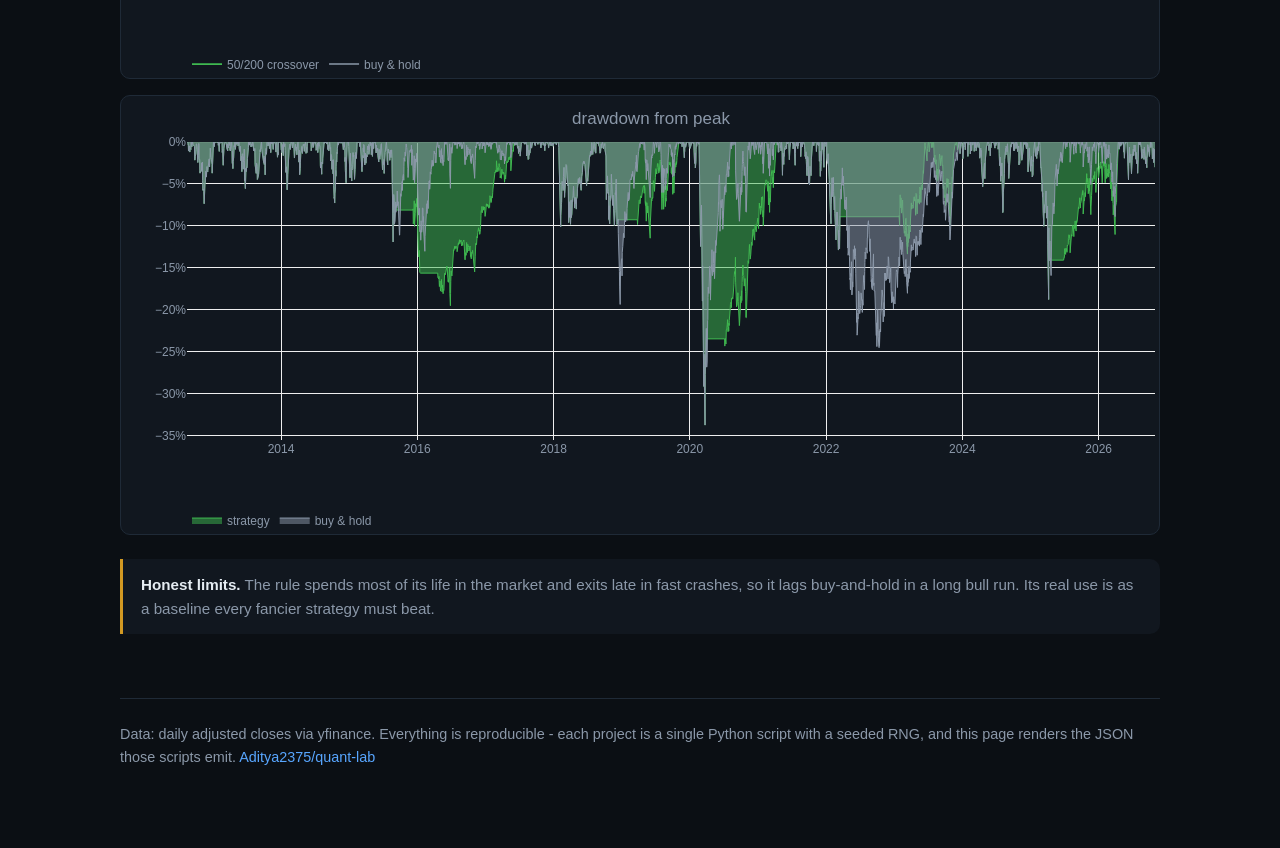
==== commit 103e4901: "Stagger histogram marker labels so they do not overlap" ====
--- a/docs/index.html
+++ b/docs/index.html
@@ -189,8 +189,8 @@
         xanchor: "left", font: { color: "#d29922" } },
       { x: mc.markers.es95, y: 0.93, yref: "paper", text: "ES 95%", showarrow: false,
         xanchor: "right", font: { color: "#f85149" } },
-      { x: mc.markers.mean, y: 1, yref: "paper", text: "mean", showarrow: false,
-        xanchor: "right", font: { color: "#3fb950" } }],
+      { x: mc.markers.mean, y: 0.84, yref: "paper", text: "mean", showarrow: false,
+        xanchor: "left", font: { color: "#3fb950" } }],
     xaxis: { title: "portfolio value ($)" }, yaxis: { title: "paths" } });
   plot("mc-cone", [
     { x: mc.cone.days, y: mc.cone.p95, mode: "lines", line: { width: 0 },
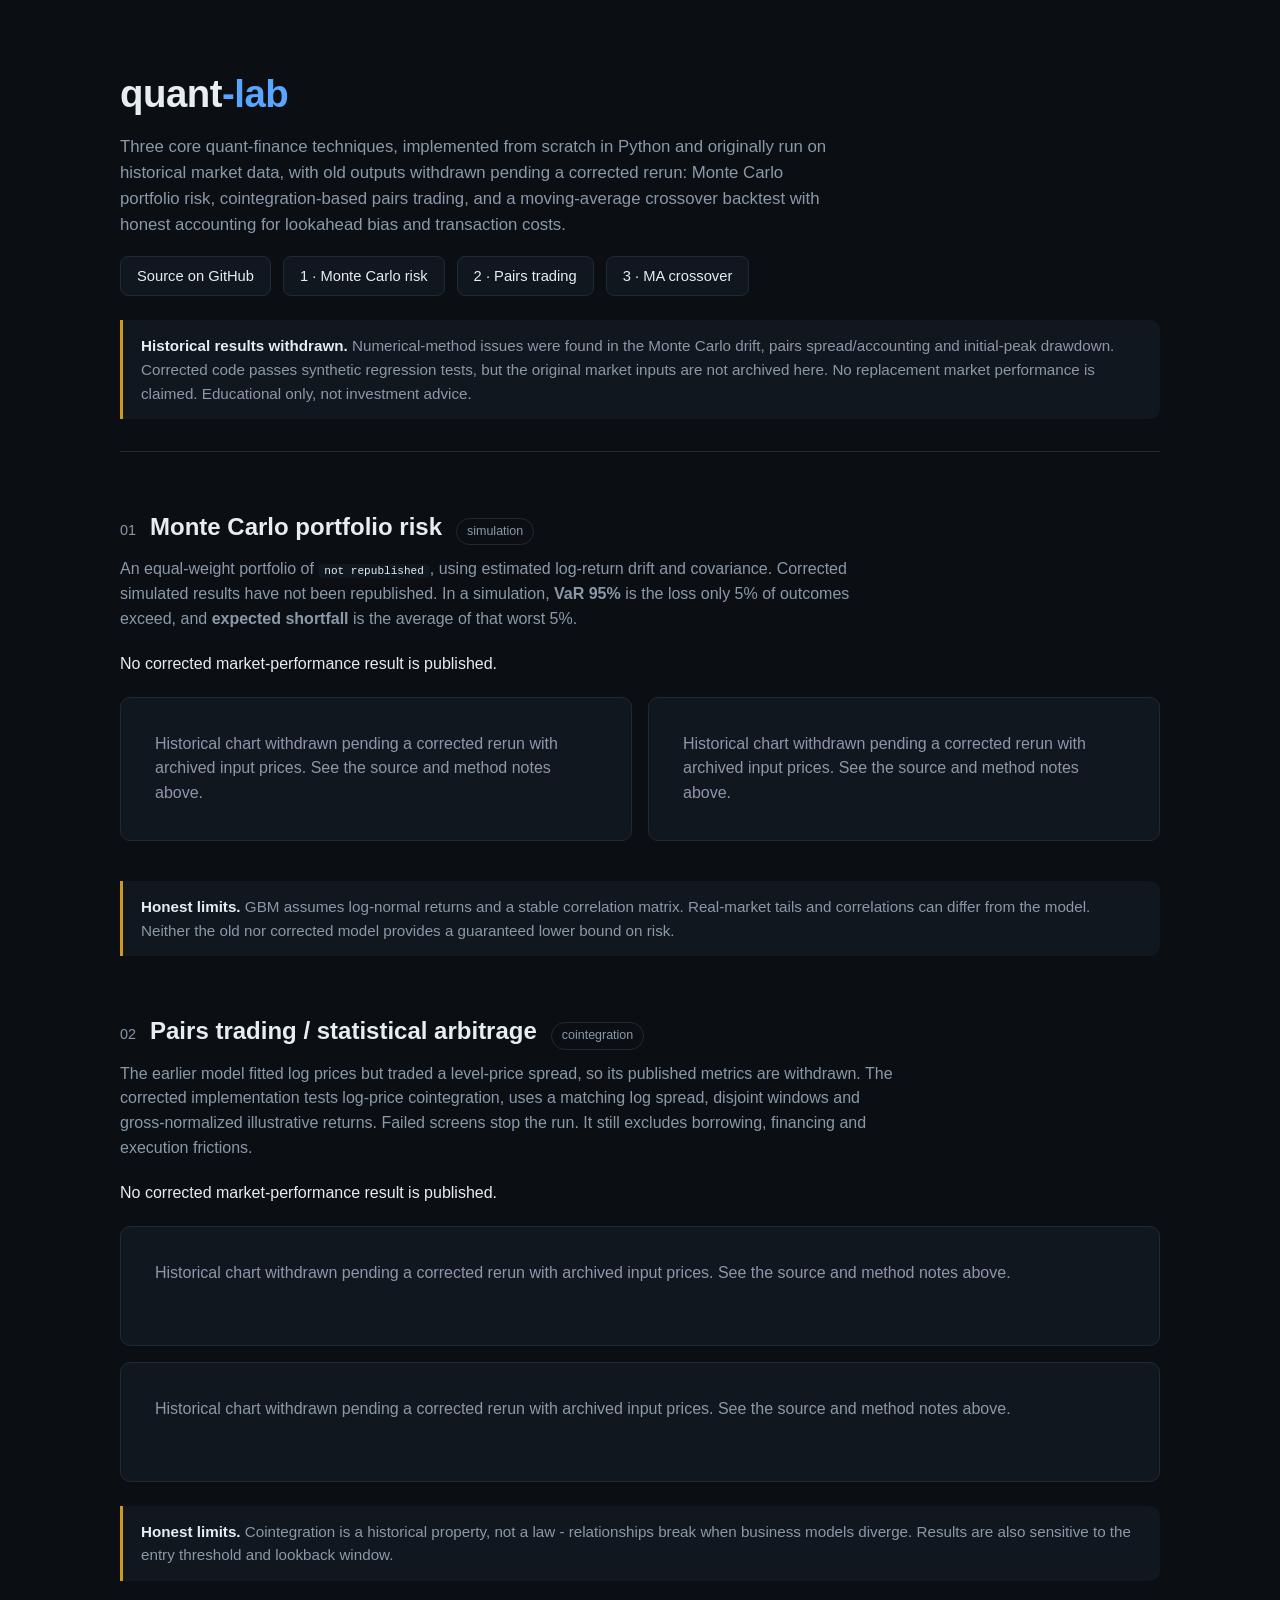
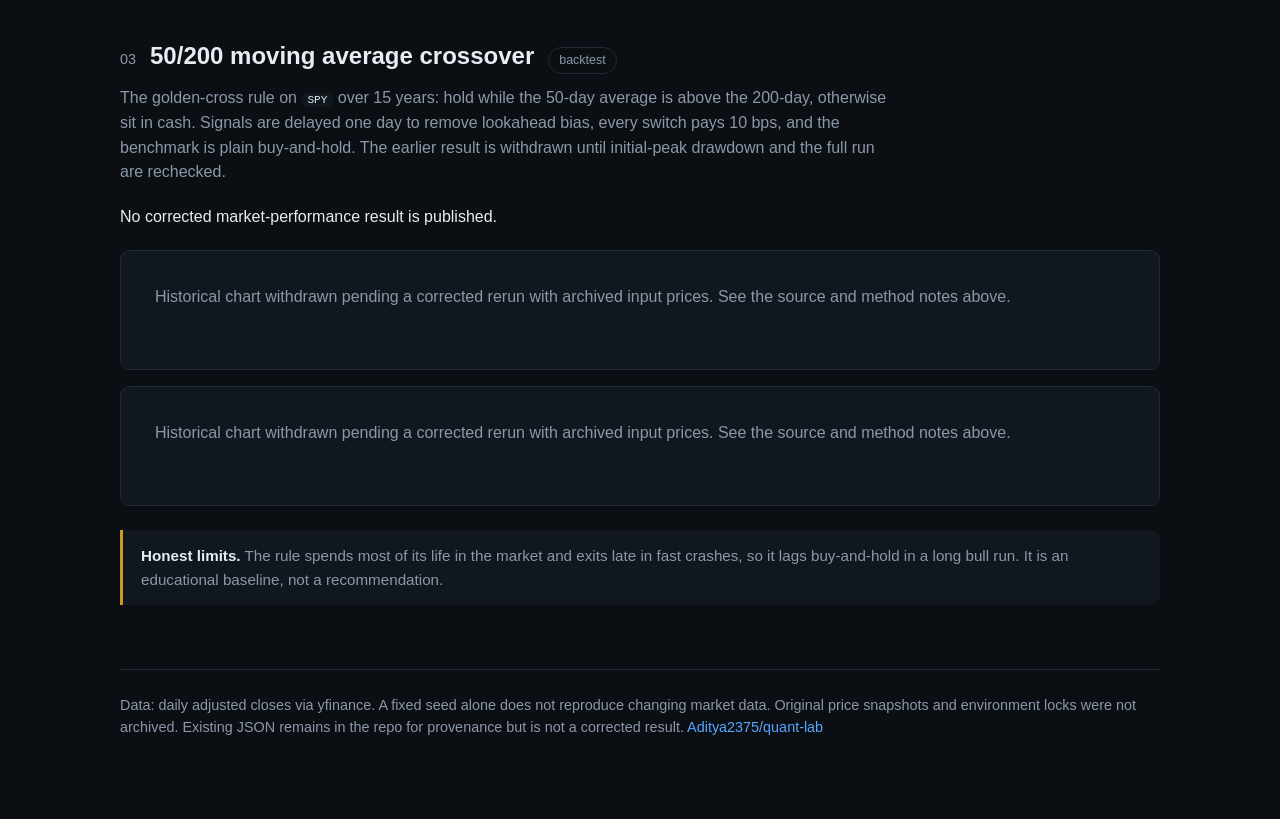
==== commit 7d98d66a: "Publish honest method review without stale performance claims" ====
--- a/docs/index.html
+++ b/docs/index.html
@@ -4,7 +4,7 @@
 <meta charset="UTF-8">
 <meta name="viewport" content="width=device-width, initial-scale=1.0">
 <title>quant-lab - three quant finance projects, simulated and backtested</title>
-<script src="https://cdn.plot.ly/plotly-2.35.2.min.js" charset="utf-8"></script>
+
 <style>
   :root {
     --bg: #0b0f14; --panel: #11171f; --border: #1f2a37; --text: #e6edf3;
@@ -55,14 +55,16 @@
            color: var(--muted); font-size: 0.9rem; }
   footer a { color: var(--blue); text-decoration: none; }
   .loading { color: var(--muted); padding: 40px; text-align: center; }
+:focus-visible{outline:3px solid var(--blue);outline-offset:3px}.chart{height:auto;min-height:120px} .chart p{padding:24px;color:var(--muted)}@media(max-width:500px){header{padding-top:32px}.wrap{padding-left:16px;padding-right:16px}}@media(prefers-reduced-motion:reduce){*{scroll-behavior:auto!important;transition:none!important}}
 </style>
+<meta name="description" content="Educational quant-finance methods. Historical outputs withdrawn pending corrected market-data reruns."><meta name="referrer" content="no-referrer"><link rel="canonical" href="https://aditya2375.github.io/quant-lab/"><meta property="og:title" content="Quant-lab / Methods under review"><meta property="og:description" content="Corrected code, synthetic regression tests, historical outputs withdrawn."><meta property="og:type" content="website"><meta property="og:url" content="https://aditya2375.github.io/quant-lab/"><meta http-equiv="Content-Security-Policy" content="default-src 'self'; script-src 'self'; style-src 'self' 'unsafe-inline'; connect-src 'none'; object-src 'none'; base-uri 'none'; form-action 'none'">
 </head>
 <body>
 <div class="wrap">
   <header>
     <h1>quant<span>-lab</span></h1>
     <p>Three core quant-finance techniques, implemented from scratch in Python and
-       tested on real market data: Monte Carlo portfolio risk, cointegration-based
+       originally run on historical market data, with old outputs withdrawn pending a corrected rerun: Monte Carlo portfolio risk, cointegration-based
        pairs trading, and a moving-average crossover backtest with honest
        accounting for lookahead bias and transaction costs.</p>
     <div class="links">
@@ -71,15 +73,12 @@
       <a class="btn" href="https://github.com/Aditya2375/quant-lab/tree/main/pairs-trading">2 · Pairs trading</a>
       <a class="btn" href="https://github.com/Aditya2375/quant-lab/tree/main/ma-crossover">3 · MA crossover</a>
     </div>
-  </header>
+  <div class="note"><b>Historical results withdrawn.</b> Numerical-method issues were found in the Monte Carlo drift, pairs spread/accounting and initial-peak drawdown. Corrected code passes synthetic regression tests, but the original market inputs are not archived here. No replacement market performance is claimed. Educational only, not investment advice.</div></header>
 
   <section id="mc">
     <div class="sec-head"><span class="num">01</span><h2>Monte Carlo portfolio risk</h2>
       <span class="tag">simulation</span></div>
-    <p class="desc">An equal-weight portfolio of <code id="mc-tickers"></code>, with drift and
-      covariance estimated from <span id="mc-period"></span> of daily log returns. We simulate
-      <span id="mc-sims"></span> correlated one-year paths and read the tail risk off the
-      resulting distribution: <b>VaR 95%</b> is the loss only 5% of outcomes exceed, and
+    <p class="desc">An equal-weight portfolio of <code id="mc-tickers"></code>, using estimated log-return drift and covariance. Corrected simulated results have not been republished. In a simulation, <b>VaR 95%</b> is the loss only 5% of outcomes exceed, and
       <b>expected shortfall</b> is the average of that worst 5%.</p>
     <div class="cards" id="mc-cards"></div>
     <div class="grid2">
@@ -87,20 +86,13 @@
       <div class="chart" id="mc-cone"><div class="loading">loading chart...</div></div>
     </div>
     <div class="note"><b>Honest limits.</b> GBM assumes log-normal returns and a stable
-      correlation matrix. Real markets have fat tails, and correlations spike toward 1 in a
-      crash - both make the true tail risk worse than this estimate.</div>
+      correlation matrix. Real-market tails and correlations can differ from the model. Neither the old nor corrected model provides a guaranteed lower bound on risk.</div>
   </section>
 
   <section id="pairs">
     <div class="sec-head"><span class="num">02</span><h2>Pairs trading / statistical arbitrage</h2>
       <span class="tag">cointegration</span></div>
-    <p class="desc">Visa and Mastercard pass the Engle-Granger cointegration test on a
-      three-year formation window (p = <span id="pt-p"></span>), so their spread should
-      mean-revert. The hedge ratio (<span id="pt-beta"></span>) comes only from that window.
-      In the two-year trading window we go long the spread at -2 standard deviations, short
-      at +2, exit at the mean - with costs on every position change. Most candidate pairs
-      (KO/PEP, XOM/CVX, JPM/BAC...) fail the cointegration test outright; that filter is the
-      point.</p>
+    <p class="desc">The earlier model fitted log prices but traded a level-price spread, so its published metrics are withdrawn. The corrected implementation tests log-price cointegration, uses a matching log spread, disjoint windows and gross-normalized illustrative returns. Failed screens stop the run. It still excludes borrowing, financing and execution frictions.</p>
     <div class="cards" id="pt-cards"></div>
     <div class="chart" id="pt-z"><div class="loading">loading chart...</div></div>
     <div class="chart" id="pt-eq"><div class="loading">loading chart...</div></div>
@@ -115,161 +107,18 @@
     <p class="desc">The golden-cross rule on <code>SPY</code> over 15 years: hold while the
       50-day average is above the 200-day, otherwise sit in cash. Signals are delayed one day
       to remove lookahead bias, every switch pays 10 bps, and the benchmark is plain
-      buy-and-hold. The result below is what honest testing usually does to simple
-      strategies.</p>
+      buy-and-hold. The earlier result is withdrawn until initial-peak drawdown and the full run are rechecked.</p>
     <div class="cards" id="ma-cards"></div>
     <div class="chart" id="ma-eq"><div class="loading">loading chart...</div></div>
     <div class="chart" id="ma-dd"><div class="loading">loading chart...</div></div>
     <div class="note"><b>Honest limits.</b> The rule spends most of its life in the market
-      and exits late in fast crashes, so it lags buy-and-hold in a long bull run. Its real
-      use is as a baseline every fancier strategy must beat.</div>
+      and exits late in fast crashes, so it lags buy-and-hold in a long bull run. It is an educational baseline, not a recommendation.</div>
   </section>
 
   <footer>
-    Data: daily adjusted closes via yfinance. Everything is reproducible - each project is a
-    single Python script with a seeded RNG, and this page renders the JSON those scripts
-    emit. <a href="https://github.com/Aditya2375/quant-lab">Aditya2375/quant-lab</a>
+    Data: daily adjusted closes via yfinance. A fixed seed alone does not reproduce changing market data. Original price snapshots and environment locks were not archived. Existing JSON remains in the repo for provenance but is not a corrected result. <a href="https://github.com/Aditya2375/quant-lab">Aditya2375/quant-lab</a>
   </footer>
 </div>
 
-<script>
-const LAYOUT = {
-  paper_bgcolor: "rgba(0,0,0,0)", plot_bgcolor: "rgba(0,0,0,0)",
-  font: { color: "#8b98a9" }, margin: { t: 36, r: 16, b: 44, l: 56 },
-  legend: { orientation: "h", y: -0.22 }
-};
-const CFG = { responsive: true, displayModeBar: false };
-const pct = v => (v * 100).toFixed(1) + "%";
-const usd = v => "$" + Number(v).toLocaleString("en-US", { maximumFractionDigits: 0 });
-
-function plot(id, traces, layout) {
-  const el = document.getElementById(id);
-  el.innerHTML = "";
-  Plotly.newPlot(el, traces, layout, CFG);
-}
-function card(k, v, cls) {
-  return `<div class="card"><div class="k">${k}</div><div class="v ${cls || ""}">${v}</div></div>`;
-}
-const signed = v => (v >= 0 ? "pos" : "neg");
-
-async function load(name) {
-  const r = await fetch("data/" + name, { cache: "no-store" });
-  return r.json();
-}
-
-(async () => {
-  const [mc, pt, ma] = await Promise.all(
-    ["monte-carlo.json", "pairs-trading.json", "ma-crossover.json"].map(load));
-
-  // ---- 01 Monte Carlo ------------------------------------------------------
-  const s = mc.summary;
-  document.getElementById("mc-tickers").textContent = s.tickers.join(", ");
-  document.getElementById("mc-period").textContent = s.estimation_period;
-  document.getElementById("mc-sims").textContent = s.sims.toLocaleString();
-  document.getElementById("mc-cards").innerHTML = [
-    card("VaR 95% (1y)", "-" + usd(s.var_95), "neg"),
-    card("Exp. shortfall 95%", "-" + usd(s.es_95), "neg"),
-    card("VaR 99% (1y)", "-" + usd(s.var_99), "neg"),
-    card("Expected value", usd(s.expected_final), "neu"),
-    card("P(loss)", pct(s.prob_loss), "neu"),
-  ].join("");
-  plot("mc-hist", [{
-    x: mc.hist.centers, y: mc.hist.counts, type: "bar",
-    marker: { color: "#58a6ff" }, name: "simulated outcomes"
-  }], { ...LAYOUT, title: { text: `Value of $${s.start_value.toLocaleString()} after 1 year` },
-    shapes: [
-      { type: "line", x0: mc.markers.var95, x1: mc.markers.var95, y0: 0, y1: 1, yref: "paper",
-        line: { color: "#d29922", width: 2 } },
-      { type: "line", x0: mc.markers.es95, x1: mc.markers.es95, y0: 0, y1: 1, yref: "paper",
-        line: { color: "#f85149", width: 2 } },
-      { type: "line", x0: mc.markers.mean, x1: mc.markers.mean, y0: 0, y1: 1, yref: "paper",
-        line: { color: "#3fb950", width: 2, dash: "dot" } }],
-    annotations: [
-      { x: mc.markers.var95, y: 1, yref: "paper", text: "VaR 95%", showarrow: false,
-        xanchor: "left", font: { color: "#d29922" } },
-      { x: mc.markers.es95, y: 0.93, yref: "paper", text: "ES 95%", showarrow: false,
-        xanchor: "right", font: { color: "#f85149" } },
-      { x: mc.markers.mean, y: 0.84, yref: "paper", text: "mean", showarrow: false,
-        xanchor: "left", font: { color: "#3fb950" } }],
-    xaxis: { title: "portfolio value ($)" }, yaxis: { title: "paths" } });
-  plot("mc-cone", [
-    { x: mc.cone.days, y: mc.cone.p95, mode: "lines", line: { width: 0 },
-      name: "5-95%", showlegend: false },
-    { x: mc.cone.days, y: mc.cone.p5, mode: "lines", fill: "tonexty",
-      fillcolor: "rgba(88,166,255,0.18)", line: { width: 0 }, name: "5th-95th pct" },
-    { x: mc.cone.days, y: mc.cone.p75, mode: "lines", line: { width: 0 },
-      showlegend: false },
-    { x: mc.cone.days, y: mc.cone.p25, mode: "lines", fill: "tonexty",
-      fillcolor: "rgba(88,166,255,0.35)", line: { width: 0 }, name: "25th-75th pct" },
-    { x: mc.cone.days, y: mc.cone.p50, mode: "lines",
-      line: { color: "#e6edf3", width: 2 }, name: "median" },
-  ], { ...LAYOUT, title: { text: "cone of outcomes" },
-       xaxis: { title: "trading days" }, yaxis: { title: "value ($)" } });
-
-  // ---- 02 Pairs trading ------------------------------------------------------
-  const p = pt.summary;
-  document.getElementById("pt-p").textContent = p.coint_pvalue;
-  document.getElementById("pt-beta").textContent = p.hedge_ratio;
-  document.getElementById("pt-cards").innerHTML = [
-    card("Total return (2y)", pct(p.total_return), signed(p.total_return)),
-    card("Sharpe", p.sharpe, signed(p.sharpe)),
-    card("Max drawdown", pct(p.max_drawdown), "neg"),
-    card("Ann. volatility", pct(p.ann_vol), "neu"),
-    card("Position changes", p.n_trades, "neu"),
-    card("Time in market", pct(p.time_in_market), "neu"),
-  ].join("");
-  const longShade = [], shortShade = [];
-  plot("pt-z", [
-    { x: pt.dates, y: pt.zscore, mode: "lines", line: { color: "#58a6ff", width: 1.4 },
-      name: "spread Z-score" },
-    { x: pt.dates, y: pt.dates.map(() => pt.entry_z), mode: "lines",
-      line: { color: "#f85149", width: 1, dash: "dash" }, name: "+2 entry" },
-    { x: pt.dates, y: pt.dates.map(() => -pt.entry_z), mode: "lines",
-      line: { color: "#f85149", width: 1, dash: "dash" }, name: "-2 entry" },
-    { x: pt.dates, y: pt.position, mode: "lines", yaxis: "y2", step: true,
-      line: { color: "#bc8cff", width: 1.4 }, name: "position (right)" },
-  ], { ...LAYOUT, title: { text: "V/MA spread Z-score and position" },
-       yaxis: { title: "z-score", range: [-4, 4] },
-       yaxis2: { overlaying: "y", side: "right", range: [-1.6, 1.6],
-                 tickvals: [-1, 0, 1], ticktext: ["short", "flat", "long"],
-                 showgrid: false } });
-  plot("pt-eq", [
-    { x: pt.dates, y: pt.equity_strategy, mode: "lines",
-      line: { color: "#3fb950", width: 1.8 }, name: "pairs strategy" },
-    { x: pt.dates, y: pt.equity_bench, mode: "lines",
-      line: { color: "#8b98a9", width: 1.4 }, name: "buy & hold V" },
-  ], { ...LAYOUT, title: { text: "equity curves (growth of $1)" },
-       yaxis: { title: "value ($)" } });
-
-  // ---- 03 MA crossover -------------------------------------------------------
-  const m = ma.summary;
-  document.getElementById("ma-cards").innerHTML = [
-    card("Strategy CAGR", pct(m.cagr), signed(m.cagr)),
-    card("Buy & hold CAGR", pct(m.benchmark.cagr), signed(m.benchmark.cagr)),
-    card("Strategy Sharpe", m.sharpe, "neu"),
-    card("B&H Sharpe", m.benchmark.sharpe, "neu"),
-    card("Max drawdown", pct(m.max_drawdown), "neg"),
-    card("Time in market", pct(m.time_in_market), "neu"),
-  ].join("");
-  plot("ma-eq", [
-    { x: ma.dates, y: ma.equity_strategy, mode: "lines",
-      line: { color: "#3fb950", width: 1.8 }, name: "50/200 crossover" },
-    { x: ma.dates, y: ma.equity_bench, mode: "lines",
-      line: { color: "#8b98a9", width: 1.4 }, name: "buy & hold" },
-  ], { ...LAYOUT, title: { text: "SPY: strategy vs benchmark, log scale" },
-       yaxis: { title: "value ($)", type: "log" } });
-  plot("ma-dd", [
-    { x: ma.dates, y: ma.dd_strategy, mode: "lines", fill: "tozeroy",
-      line: { color: "#3fb950", width: 1 }, name: "strategy" },
-    { x: ma.dates, y: ma.dd_bench, mode: "lines", fill: "tozeroy",
-      line: { color: "#8b98a9", width: 1 }, name: "buy & hold" },
-  ], { ...LAYOUT, title: { text: "drawdown from peak" },
-       yaxis: { tickformat: ".0%" } });
-})().catch(e => {
-  document.querySelectorAll(".chart").forEach(
-    el => el.innerHTML = '<div class="loading">failed to load data</div>');
-  console.error(e);
-});
-</script>
-</body>
-</html>
+<script src="audit.js"></script>
+</body></html>
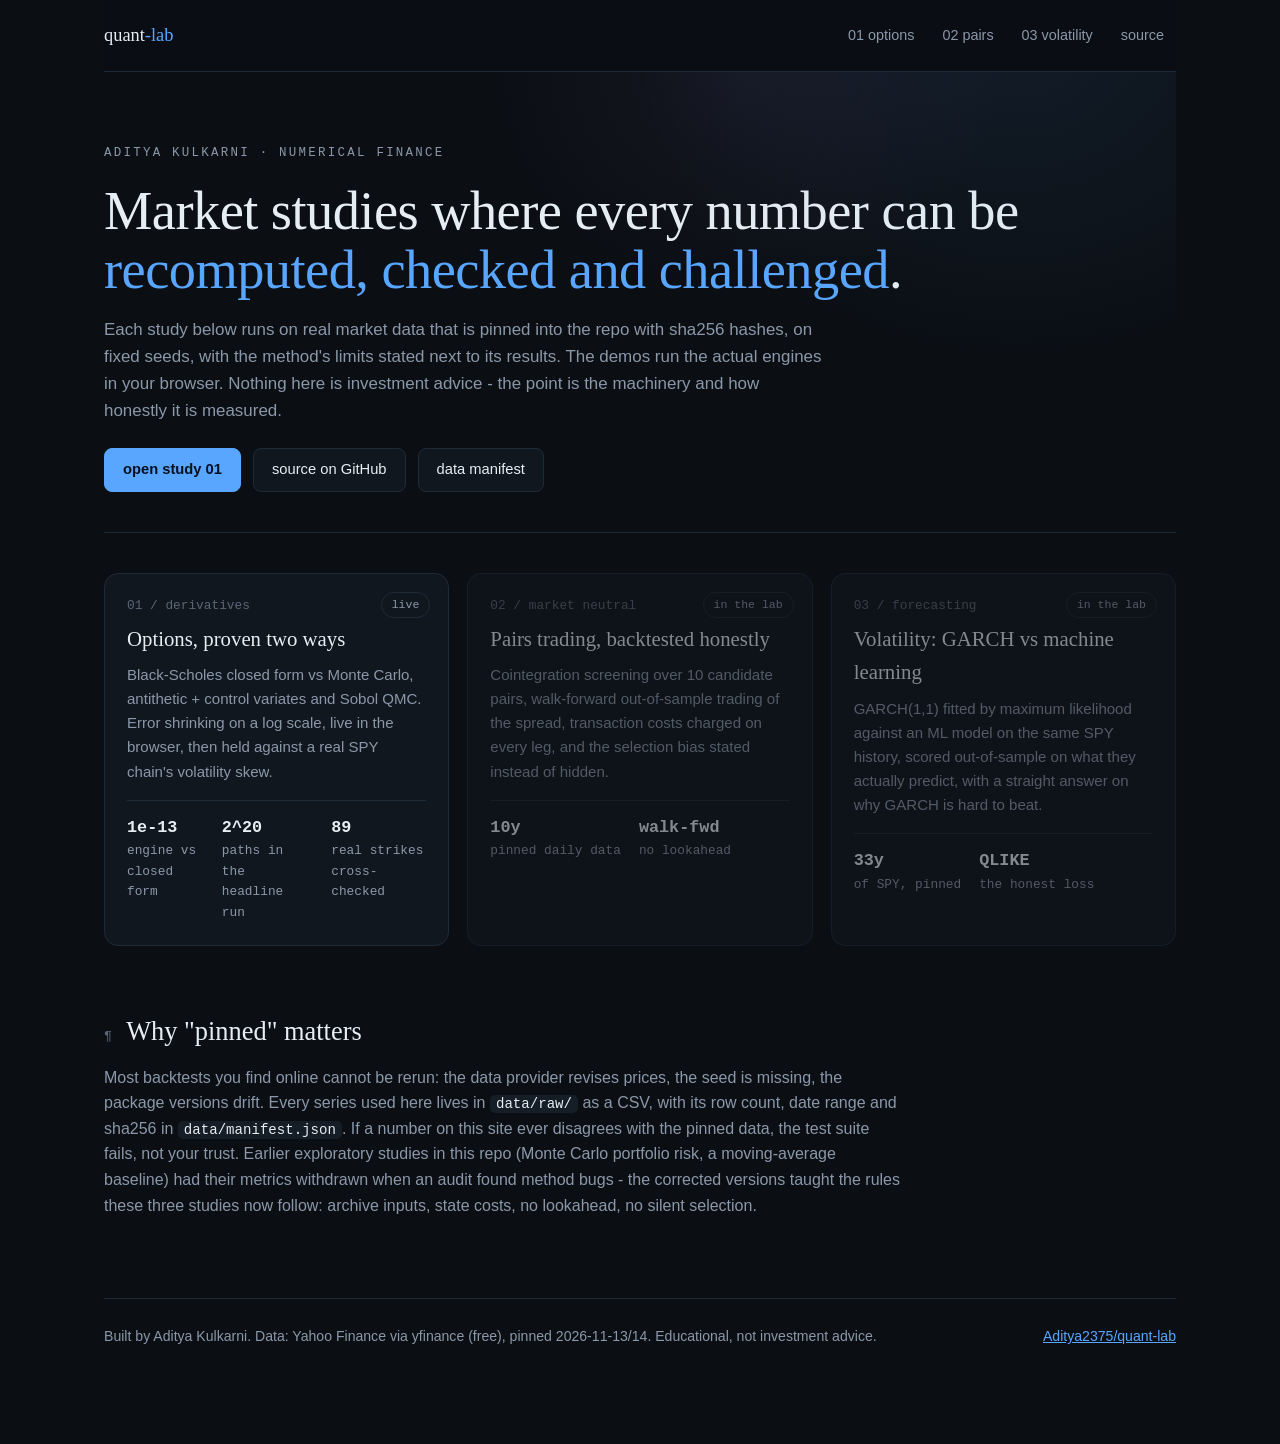
==== commit ff863bd5: "Add study 01: options priced four ways, with pinned data and live demo Black-Scholes closed form vs " ====
--- a/docs/index.html
+++ b/docs/index.html
@@ -3,122 +3,99 @@
 <head>
 <meta charset="UTF-8">
 <meta name="viewport" content="width=device-width, initial-scale=1.0">
-<title>quant-lab - three quant finance projects, simulated and backtested</title>
-
-<style>
-  :root {
-    --bg: #0b0f14; --panel: #11171f; --border: #1f2a37; --text: #e6edf3;
-    --muted: #8b98a9; --blue: #58a6ff; --green: #3fb950; --orange: #d29922;
-    --red: #f85149; --purple: #bc8cff;
-  }
-  * { box-sizing: border-box; margin: 0; padding: 0; }
-  body { background: var(--bg); color: var(--text);
-         font-family: -apple-system, BlinkMacSystemFont, "Segoe UI", Roboto, Helvetica, Arial, sans-serif;
-         line-height: 1.55; }
-  .wrap { max-width: 1080px; margin: 0 auto; padding: 0 20px 80px; }
-  header { padding: 64px 0 32px; border-bottom: 1px solid var(--border); }
-  header h1 { font-size: 2.4rem; letter-spacing: -0.5px; }
-  header h1 span { color: var(--blue); }
-  header p { color: var(--muted); margin-top: 10px; max-width: 720px; font-size: 1.05rem; }
-  header .links { margin-top: 18px; display: flex; gap: 12px; flex-wrap: wrap; }
-  .btn { border: 1px solid var(--border); background: var(--panel); color: var(--text);
-         padding: 8px 16px; border-radius: 8px; text-decoration: none; font-size: 0.92rem; }
-  .btn:hover { border-color: var(--blue); }
-  section { margin-top: 56px; }
-  .sec-head { display: flex; align-items: baseline; gap: 14px; flex-wrap: wrap; }
-  .sec-head .num { font-size: 0.9rem; color: var(--muted); font-variant-numeric: tabular-nums; }
-  .sec-head h2 { font-size: 1.5rem; }
-  .sec-head .tag { font-size: 0.78rem; padding: 3px 10px; border-radius: 20px;
-                   border: 1px solid var(--border); color: var(--muted); }
-  .desc { color: var(--muted); margin: 12px 0 20px; max-width: 780px; }
-  .desc code { background: var(--panel); padding: 1px 6px; border-radius: 5px;
-               font-size: 0.85em; color: var(--text); }
-  .cards { display: grid; grid-template-columns: repeat(auto-fit, minmax(150px, 1fr));
-           gap: 12px; margin-bottom: 20px; }
-  .card { background: var(--panel); border: 1px solid var(--border); border-radius: 10px;
-          padding: 14px 16px; }
-  .card .k { font-size: 0.75rem; color: var(--muted); text-transform: uppercase;
-             letter-spacing: 0.6px; }
-  .card .v { font-size: 1.35rem; font-weight: 650; margin-top: 4px;
-             font-variant-numeric: tabular-nums; }
-  .card .v.pos { color: var(--green); } .card .v.neg { color: var(--red); }
-  .card .v.neu { color: var(--blue); }
-  .chart { background: var(--panel); border: 1px solid var(--border); border-radius: 10px;
-           padding: 10px; margin-bottom: 16px; height: 440px; }
-  .grid2 { display: grid; grid-template-columns: 1fr 1fr; gap: 16px; }
-  @media (max-width: 820px) { .grid2 { grid-template-columns: 1fr; } }
-  .note { border-left: 3px solid var(--orange); background: var(--panel);
-          padding: 14px 18px; border-radius: 0 10px 10px 0; color: var(--muted);
-          margin-top: 24px; font-size: 0.95rem; }
-  .note b { color: var(--text); }
-  footer { margin-top: 64px; padding-top: 24px; border-top: 1px solid var(--border);
-           color: var(--muted); font-size: 0.9rem; }
-  footer a { color: var(--blue); text-decoration: none; }
-  .loading { color: var(--muted); padding: 40px; text-align: center; }
-:focus-visible{outline:3px solid var(--blue);outline-offset:3px}.chart{height:auto;min-height:120px} .chart p{padding:24px;color:var(--muted)}@media(max-width:500px){header{padding-top:32px}.wrap{padding-left:16px;padding-right:16px}}@media(prefers-reduced-motion:reduce){*{scroll-behavior:auto!important;transition:none!important}}
-</style>
-<meta name="description" content="Educational quant-finance methods. Historical outputs withdrawn pending corrected market-data reruns."><meta name="referrer" content="no-referrer"><link rel="canonical" href="https://aditya2375.github.io/quant-lab/"><meta property="og:title" content="Quant-lab / Methods under review"><meta property="og:description" content="Corrected code, synthetic regression tests, historical outputs withdrawn."><meta property="og:type" content="website"><meta property="og:url" content="https://aditya2375.github.io/quant-lab/"><meta http-equiv="Content-Security-Policy" content="default-src 'self'; script-src 'self'; style-src 'self' 'unsafe-inline'; connect-src 'none'; object-src 'none'; base-uri 'none'; form-action 'none'">
+<title>quant-lab - market studies with every number reproducible</title>
+<meta name="description" content="Three quant finance studies: options priced four ways, a pairs-trading backtester with honest costs, and a volatility forecasting bake-off. Pinned data, fixed seeds, live demos.">
+<meta name="referrer" content="no-referrer">
+<link rel="canonical" href="https://aditya2375.github.io/quant-lab/">
+<meta property="og:title" content="quant-lab">
+<meta property="og:description" content="Options pricer, pairs backtester, volatility forecaster. Real pinned data, honest accounting, live demos.">
+<meta property="og:type" content="website">
+<meta http-equiv="Content-Security-Policy" content="default-src 'self'; script-src 'self'; style-src 'self' 'unsafe-inline'; connect-src 'self'; img-src 'self'; object-src 'none'; base-uri 'none'; form-action 'none'">
+<link rel="stylesheet" href="assets/site.css">
 </head>
 <body>
 <div class="wrap">
-  <header>
-    <h1>quant<span>-lab</span></h1>
-    <p>Three core quant-finance techniques, implemented from scratch in Python and
-       originally run on historical market data, with old outputs withdrawn pending a corrected rerun: Monte Carlo portfolio risk, cointegration-based
-       pairs trading, and a moving-average crossover backtest with honest
-       accounting for lookahead bias and transaction costs.</p>
+  <div class="topnav">
+    <a class="brand" href="index.html">quant<em>-lab</em></a>
+    <nav>
+      <a href="options.html">01 options</a>
+      <a href="pairs.html">02 pairs</a>
+      <a href="vol.html">03 volatility</a>
+      <a href="https://github.com/Aditya2375/quant-lab">source</a>
+    </nav>
+  </div>
+
+  <header class="masthead">
+    <div class="kicker">Aditya Kulkarni &middot; numerical finance</div>
+    <h1>Market studies where every number can be <em>recomputed, checked and challenged</em>.</h1>
+    <p class="lede">Each study below runs on real market data that is pinned into the repo with
+      sha256 hashes, on fixed seeds, with the method's limits stated next to its results. The
+      demos run the actual engines in your browser. Nothing here is investment advice - the
+      point is the machinery and how honestly it is measured.</p>
     <div class="links">
-      <a class="btn" href="https://github.com/Aditya2375/quant-lab">Source on GitHub</a>
-      <a class="btn" href="https://github.com/Aditya2375/quant-lab/tree/main/monte-carlo-risk">1 · Monte Carlo risk</a>
-      <a class="btn" href="https://github.com/Aditya2375/quant-lab/tree/main/pairs-trading">2 · Pairs trading</a>
-      <a class="btn" href="https://github.com/Aditya2375/quant-lab/tree/main/ma-crossover">3 · MA crossover</a>
+      <a class="btn primary" href="options.html">open study 01</a>
+      <a class="btn" href="https://github.com/Aditya2375/quant-lab">source on GitHub</a>
+      <a class="btn" href="https://github.com/Aditya2375/quant-lab/blob/main/data/manifest.json">data manifest</a>
     </div>
-  <div class="note"><b>Historical results withdrawn.</b> Numerical-method issues were found in the Monte Carlo drift, pairs spread/accounting and initial-peak drawdown. Corrected code passes synthetic regression tests, but the original market inputs are not archived here. No replacement market performance is claimed. Educational only, not investment advice.</div></header>
+  </header>
 
-  <section id="mc">
-    <div class="sec-head"><span class="num">01</span><h2>Monte Carlo portfolio risk</h2>
-      <span class="tag">simulation</span></div>
-    <p class="desc">An equal-weight portfolio of <code id="mc-tickers"></code>, using estimated log-return drift and covariance. Corrected simulated results have not been republished. In a simulation, <b>VaR 95%</b> is the loss only 5% of outcomes exceed, and
-      <b>expected shortfall</b> is the average of that worst 5%.</p>
-    <div class="cards" id="mc-cards"></div>
-    <div class="grid2">
-      <div class="chart" id="mc-hist"><div class="loading">loading chart...</div></div>
-      <div class="chart" id="mc-cone"><div class="loading">loading chart...</div></div>
+  <div class="studies">
+    <a class="study" href="options.html">
+      <span class="tag">live</span>
+      <div class="num">01 / derivatives</div>
+      <h3>Options, proven two ways</h3>
+      <p>Black-Scholes closed form vs Monte Carlo, antithetic + control variates and Sobol QMC.
+        Error shrinking on a log scale, live in the browser, then held against a real SPY chain's
+        volatility skew.</p>
+      <div class="stat">
+        <div><b>1e-13</b>engine vs closed form</div>
+        <div><b>2^20</b>paths in the headline run</div>
+        <div><b>89</b>real strikes cross-checked</div>
+      </div>
+    </a>
+    <div class="study" style="opacity:.55;cursor:default">
+      <span class="tag">in the lab</span>
+      <div class="num">02 / market neutral</div>
+      <h3>Pairs trading, backtested honestly</h3>
+      <p>Cointegration screening over 10 candidate pairs, walk-forward out-of-sample trading of
+        the spread, transaction costs charged on every leg, and the selection bias stated
+        instead of hidden.</p>
+      <div class="stat">
+        <div><b>10y</b>pinned daily data</div>
+        <div><b>walk-fwd</b>no lookahead</div>
+      </div>
     </div>
-    <div class="note"><b>Honest limits.</b> GBM assumes log-normal returns and a stable
-      correlation matrix. Real-market tails and correlations can differ from the model. Neither the old nor corrected model provides a guaranteed lower bound on risk.</div>
-  </section>
+    <div class="study" style="opacity:.55;cursor:default">
+      <span class="tag">in the lab</span>
+      <div class="num">03 / forecasting</div>
+      <h3>Volatility: GARCH vs machine learning</h3>
+      <p>GARCH(1,1) fitted by maximum likelihood against an ML model on the same SPY history,
+        scored out-of-sample on what they actually predict, with a straight answer on why GARCH
+        is hard to beat.</p>
+      <div class="stat">
+        <div><b>33y</b>of SPY, pinned</div>
+        <div><b>QLIKE</b>the honest loss</div>
+      </div>
+    </div>
+  </div>
 
-  <section id="pairs">
-    <div class="sec-head"><span class="num">02</span><h2>Pairs trading / statistical arbitrage</h2>
-      <span class="tag">cointegration</span></div>
-    <p class="desc">The earlier model fitted log prices but traded a level-price spread, so its published metrics are withdrawn. The corrected implementation tests log-price cointegration, uses a matching log spread, disjoint windows and gross-normalized illustrative returns. Failed screens stop the run. It still excludes borrowing, financing and execution frictions.</p>
-    <div class="cards" id="pt-cards"></div>
-    <div class="chart" id="pt-z"><div class="loading">loading chart...</div></div>
-    <div class="chart" id="pt-eq"><div class="loading">loading chart...</div></div>
-    <div class="note"><b>Honest limits.</b> Cointegration is a historical property, not a
-      law - relationships break when business models diverge. Results are also sensitive to
-      the entry threshold and lookback window.</div>
-  </section>
-
-  <section id="ma">
-    <div class="sec-head"><span class="num">03</span><h2>50/200 moving average crossover</h2>
-      <span class="tag">backtest</span></div>
-    <p class="desc">The golden-cross rule on <code>SPY</code> over 15 years: hold while the
-      50-day average is above the 200-day, otherwise sit in cash. Signals are delayed one day
-      to remove lookahead bias, every switch pays 10 bps, and the benchmark is plain
-      buy-and-hold. The earlier result is withdrawn until initial-peak drawdown and the full run are rechecked.</p>
-    <div class="cards" id="ma-cards"></div>
-    <div class="chart" id="ma-eq"><div class="loading">loading chart...</div></div>
-    <div class="chart" id="ma-dd"><div class="loading">loading chart...</div></div>
-    <div class="note"><b>Honest limits.</b> The rule spends most of its life in the market
-      and exits late in fast crashes, so it lags buy-and-hold in a long bull run. It is an educational baseline, not a recommendation.</div>
+  <section class="block">
+    <div class="sec-head"><span class="num">&para;</span><h2>Why "pinned" matters</h2></div>
+    <p class="desc">Most backtests you find online cannot be rerun: the data provider revises
+      prices, the seed is missing, the package versions drift. Every series used here lives in
+      <code>data/raw/</code> as a CSV, with its row count, date range and sha256 in
+      <code>data/manifest.json</code>. If a number on this site ever disagrees with the pinned
+      data, the test suite fails, not your trust. Earlier exploratory studies in this repo
+      (Monte Carlo portfolio risk, a moving-average baseline) had their metrics withdrawn when
+      an audit found method bugs - the corrected versions taught the rules these three studies
+      now follow: archive inputs, state costs, no lookahead, no silent selection.</p>
   </section>
 
   <footer>
-    Data: daily adjusted closes via yfinance. A fixed seed alone does not reproduce changing market data. Original price snapshots and environment locks were not archived. Existing JSON remains in the repo for provenance but is not a corrected result. <a href="https://github.com/Aditya2375/quant-lab">Aditya2375/quant-lab</a>
+    <div>Built by Aditya Kulkarni. Data: Yahoo Finance via yfinance (free), pinned
+      2026-11-13/14. Educational, not investment advice.</div>
+    <div><a href="https://github.com/Aditya2375/quant-lab">Aditya2375/quant-lab</a></div>
   </footer>
 </div>
-
-<script src="audit.js"></script>
-</body></html>
+</body>
+</html>
--- a/docs/assets/site.css
+++ b/docs/assets/site.css
@@ -0,0 +1,131 @@
+/* quant-lab shared theme */
+:root {
+  --bg: #0b0f14; --panel: #11171f; --panel2: #151d27; --border: #1f2a37;
+  --text: #e6edf3; --muted: #8b98a9; --faint: #5b6675;
+  --blue: #58a6ff; --green: #3fb950; --orange: #d29922; --red: #f85149; --purple: #bc8cff;
+  --mono: ui-monospace, "SF Mono", SFMono-Regular, Menlo, Consolas, monospace;
+  --serif: "Iowan Old Style", "Palatino Linotype", Palatino, Georgia, serif;
+}
+* { box-sizing: border-box; margin: 0; padding: 0; }
+html { scroll-behavior: smooth; }
+body { background: var(--bg); color: var(--text);
+  font-family: -apple-system, BlinkMacSystemFont, "Segoe UI", Roboto, Helvetica, Arial, sans-serif;
+  line-height: 1.6; -webkit-font-smoothing: antialiased; }
+.wrap { max-width: 1120px; margin: 0 auto; padding: 0 24px 96px; }
+a { color: var(--blue); }
+
+/* masthead */
+.masthead { padding: 72px 0 40px; border-bottom: 1px solid var(--border);
+  position: relative; overflow: hidden; }
+.masthead::before { content: ""; position: absolute; inset: 0; pointer-events: none;
+  background: radial-gradient(60% 120% at 85% -10%, rgba(88,166,255,.09), transparent 60%),
+              radial-gradient(40% 80% at 60% 0%, rgba(188,140,255,.06), transparent 60%); }
+.masthead .kicker { font-family: var(--mono); font-size: .78rem; letter-spacing: .18em;
+  text-transform: uppercase; color: var(--muted); margin-bottom: 18px; }
+.masthead h1 { font-family: var(--serif); font-weight: 500; font-size: clamp(2.2rem, 5vw, 3.4rem);
+  letter-spacing: -.01em; line-height: 1.08; }
+.masthead h1 em { color: var(--blue); font-style: normal; }
+.masthead .lede { color: var(--muted); margin-top: 16px; max-width: 720px; font-size: 1.06rem; }
+.masthead .links { margin-top: 24px; display: flex; gap: 12px; flex-wrap: wrap; position: relative; }
+.btn { border: 1px solid var(--border); background: var(--panel); color: var(--text);
+  padding: 9px 18px; border-radius: 8px; text-decoration: none; font-size: .92rem;
+  transition: border-color .15s ease, transform .15s ease; }
+.btn:hover { border-color: var(--blue); transform: translateY(-1px); }
+.btn.primary { background: var(--blue); border-color: var(--blue); color: #06101f; font-weight: 600; }
+
+/* nav */
+.topnav { display: flex; align-items: center; justify-content: space-between;
+  padding: 18px 0; border-bottom: 1px solid var(--border);
+  position: sticky; top: 0; background: rgba(11,15,20,.85); backdrop-filter: blur(10px); z-index: 40; }
+.topnav .brand { font-family: var(--serif); font-size: 1.15rem; text-decoration: none; color: var(--text); }
+.topnav .brand em { color: var(--blue); font-style: normal; }
+.topnav nav { display: flex; gap: 4px; flex-wrap: wrap; }
+.topnav nav a { color: var(--muted); text-decoration: none; font-size: .9rem; padding: 6px 12px;
+  border-radius: 7px; transition: color .15s, background .15s; }
+.topnav nav a:hover { color: var(--text); background: var(--panel); }
+.topnav nav a.on { color: var(--text); background: var(--panel2); }
+
+/* study cards on landing */
+.studies { display: grid; grid-template-columns: repeat(auto-fit, minmax(300px, 1fr)); gap: 18px; margin-top: 40px; }
+.study { display: block; text-decoration: none; color: var(--text); background: var(--panel);
+  border: 1px solid var(--border); border-radius: 14px; padding: 22px;
+  transition: border-color .18s ease, transform .18s ease; position: relative; }
+.study:hover { border-color: var(--blue); transform: translateY(-2px); }
+.study .num { font-family: var(--mono); color: var(--faint); font-size: .8rem; }
+.study h3 { font-family: var(--serif); font-weight: 500; font-size: 1.3rem; margin: 6px 0 8px; }
+.study p { color: var(--muted); font-size: .94rem; min-height: 3.4em; }
+.study .stat { display: flex; gap: 18px; margin-top: 16px; padding-top: 14px; border-top: 1px solid var(--border); }
+.study .stat div { font-family: var(--mono); font-size: .8rem; color: var(--muted); }
+.study .stat b { display: block; font-size: 1.05rem; color: var(--text); font-weight: 600; }
+.study .tag { position: absolute; top: 18px; right: 18px; font-size: .72rem; padding: 3px 10px;
+  border-radius: 20px; border: 1px solid var(--border); color: var(--muted); font-family: var(--mono); }
+
+/* generic sections */
+section.block { margin-top: 64px; }
+.sec-head { display: flex; align-items: baseline; gap: 14px; flex-wrap: wrap; }
+.sec-head .num { font-family: var(--mono); font-size: .85rem; color: var(--faint); }
+.sec-head h2 { font-family: var(--serif); font-weight: 500; font-size: 1.65rem; }
+.desc { color: var(--muted); margin: 12px 0 22px; max-width: 800px; }
+.desc b { color: var(--text); font-weight: 600; }
+code, .mono { font-family: var(--mono); font-size: .88em; }
+.desc code, p code { background: var(--panel2); padding: 1px 6px; border-radius: 5px; color: var(--text); }
+
+/* stat cards */
+.cards { display: grid; grid-template-columns: repeat(auto-fit, minmax(150px, 1fr)); gap: 12px; margin: 20px 0; }
+.card { background: var(--panel); border: 1px solid var(--border); border-radius: 12px; padding: 14px 16px; }
+.card .k { font-size: .72rem; color: var(--muted); text-transform: uppercase; letter-spacing: .07em; }
+.card .v { font-family: var(--mono); font-size: 1.28rem; font-weight: 600; margin-top: 5px;
+  font-variant-numeric: tabular-nums; }
+.card .s { font-size: .76rem; color: var(--faint); margin-top: 3px; font-family: var(--mono); }
+.card .v.pos { color: var(--green); } .card .v.neg { color: var(--red); } .card .v.neu { color: var(--blue); }
+
+/* charts */
+.chart { background: var(--panel); border: 1px solid var(--border); border-radius: 12px;
+  padding: 14px; margin: 16px 0; position: relative; }
+.chart canvas { display: block; width: 100%; }
+.chart .cap { color: var(--faint); font-size: .8rem; margin-top: 8px; font-family: var(--mono); }
+.grid2 { display: grid; grid-template-columns: 1fr 1fr; gap: 16px; }
+@media (max-width: 860px) { .grid2 { grid-template-columns: 1fr; } }
+
+/* lab controls */
+.lab { display: grid; grid-template-columns: 300px 1fr; gap: 20px; align-items: start; }
+@media (max-width: 900px) { .lab { grid-template-columns: 1fr; } }
+.controls { background: var(--panel); border: 1px solid var(--border); border-radius: 12px; padding: 18px; }
+.controls label { display: block; font-size: .8rem; color: var(--muted); margin: 12px 0 4px; }
+.controls label:first-child { margin-top: 0; }
+.controls label output { float: right; font-family: var(--mono); color: var(--text); }
+.controls input[type=range] { width: 100%; accent-color: var(--blue); }
+.controls .seg { display: flex; border: 1px solid var(--border); border-radius: 8px; overflow: hidden; margin-top: 4px; }
+.controls .seg button { flex: 1; background: none; border: 0; color: var(--muted); padding: 8px 0;
+  font-size: .9rem; cursor: pointer; }
+.controls .seg button.on { background: var(--blue); color: #06101f; font-weight: 600; }
+.controls .run { width: 100%; margin-top: 16px; padding: 11px 0; border-radius: 8px; border: 0;
+  background: var(--blue); color: #06101f; font-weight: 650; font-size: .95rem; cursor: pointer; }
+.controls .run:disabled { opacity: .45; cursor: wait; }
+.progress { height: 4px; background: var(--panel2); border-radius: 2px; margin-top: 10px; overflow: hidden; }
+.progress i { display: block; height: 100%; width: 0; background: var(--blue); transition: width .1s linear; }
+
+/* notes, tables */
+.note { border-left: 3px solid var(--orange); background: var(--panel); padding: 16px 20px;
+  border-radius: 0 12px 12px 0; color: var(--muted); margin-top: 26px; font-size: .95rem; }
+.note b { color: var(--text); }
+.note.green { border-left-color: var(--green); }
+table.data { width: 100%; border-collapse: collapse; font-family: var(--mono); font-size: .84rem; margin: 16px 0; }
+table.data th { text-align: right; color: var(--muted); font-weight: 500; padding: 8px 10px;
+  border-bottom: 1px solid var(--border); font-size: .76rem; text-transform: uppercase; letter-spacing: .05em; }
+table.data th:first-child, table.data td:first-child { text-align: left; }
+table.data td { text-align: right; padding: 7px 10px; border-bottom: 1px solid var(--panel2);
+  font-variant-numeric: tabular-nums; }
+table.data tr:hover td { background: var(--panel2); }
+
+/* tooltip */
+.tip { position: absolute; pointer-events: none; background: #0d141d; border: 1px solid var(--border);
+  border-radius: 8px; padding: 8px 11px; font-family: var(--mono); font-size: .76rem; color: var(--text);
+  display: none; z-index: 10; box-shadow: 0 8px 24px rgba(0,0,0,.4); white-space: nowrap; }
+.tip .muted { color: var(--muted); }
+
+footer { margin-top: 80px; padding-top: 26px; border-top: 1px solid var(--border);
+  color: var(--muted); font-size: .88rem; display: flex; justify-content: space-between; gap: 16px; flex-wrap: wrap; }
+:focus-visible { outline: 3px solid var(--blue); outline-offset: 2px; border-radius: 4px; }
+@media (prefers-reduced-motion: reduce) { html { scroll-behavior: auto; } * { transition: none !important; animation: none !important; } }
+@media (max-width: 520px) { .masthead { padding-top: 44px; } .wrap { padding: 0 16px 72px; } }
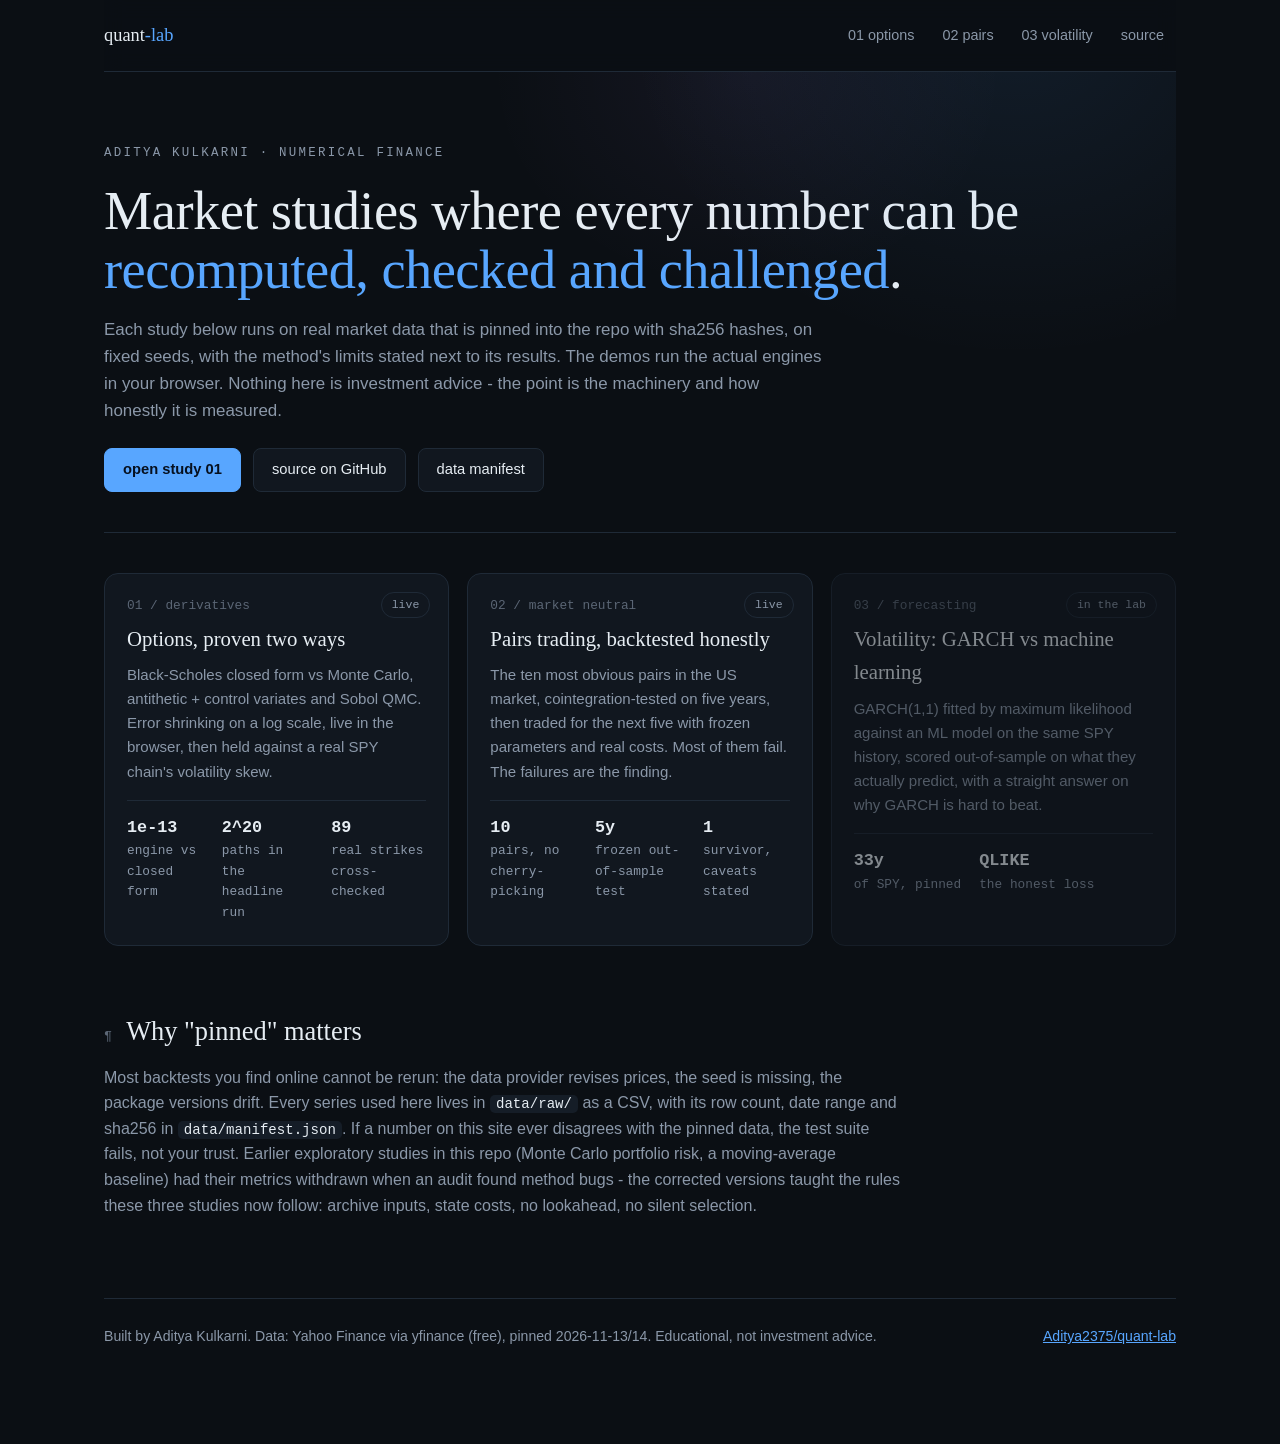
==== commit afc9b9b4: "Study 02 page: scoreboard, survivor detail, honest failure writeup" ====
--- a/docs/index.html
+++ b/docs/index.html
@@ -53,18 +53,19 @@
         <div><b>89</b>real strikes cross-checked</div>
       </div>
     </a>
-    <div class="study" style="opacity:.55;cursor:default">
-      <span class="tag">in the lab</span>
+    <a class="study" href="pairs.html">
+      <span class="tag">live</span>
       <div class="num">02 / market neutral</div>
       <h3>Pairs trading, backtested honestly</h3>
-      <p>Cointegration screening over 10 candidate pairs, walk-forward out-of-sample trading of
-        the spread, transaction costs charged on every leg, and the selection bias stated
-        instead of hidden.</p>
+      <p>The ten most obvious pairs in the US market, cointegration-tested on five years, then
+        traded for the next five with frozen parameters and real costs. Most of them fail.
+        The failures are the finding.</p>
       <div class="stat">
-        <div><b>10y</b>pinned daily data</div>
-        <div><b>walk-fwd</b>no lookahead</div>
+        <div><b>10</b>pairs, no cherry-picking</div>
+        <div><b>5y</b>frozen out-of-sample test</div>
+        <div><b>1</b>survivor, caveats stated</div>
       </div>
-    </div>
+    </a>
     <div class="study" style="opacity:.55;cursor:default">
       <span class="tag">in the lab</span>
       <div class="num">03 / forecasting</div>
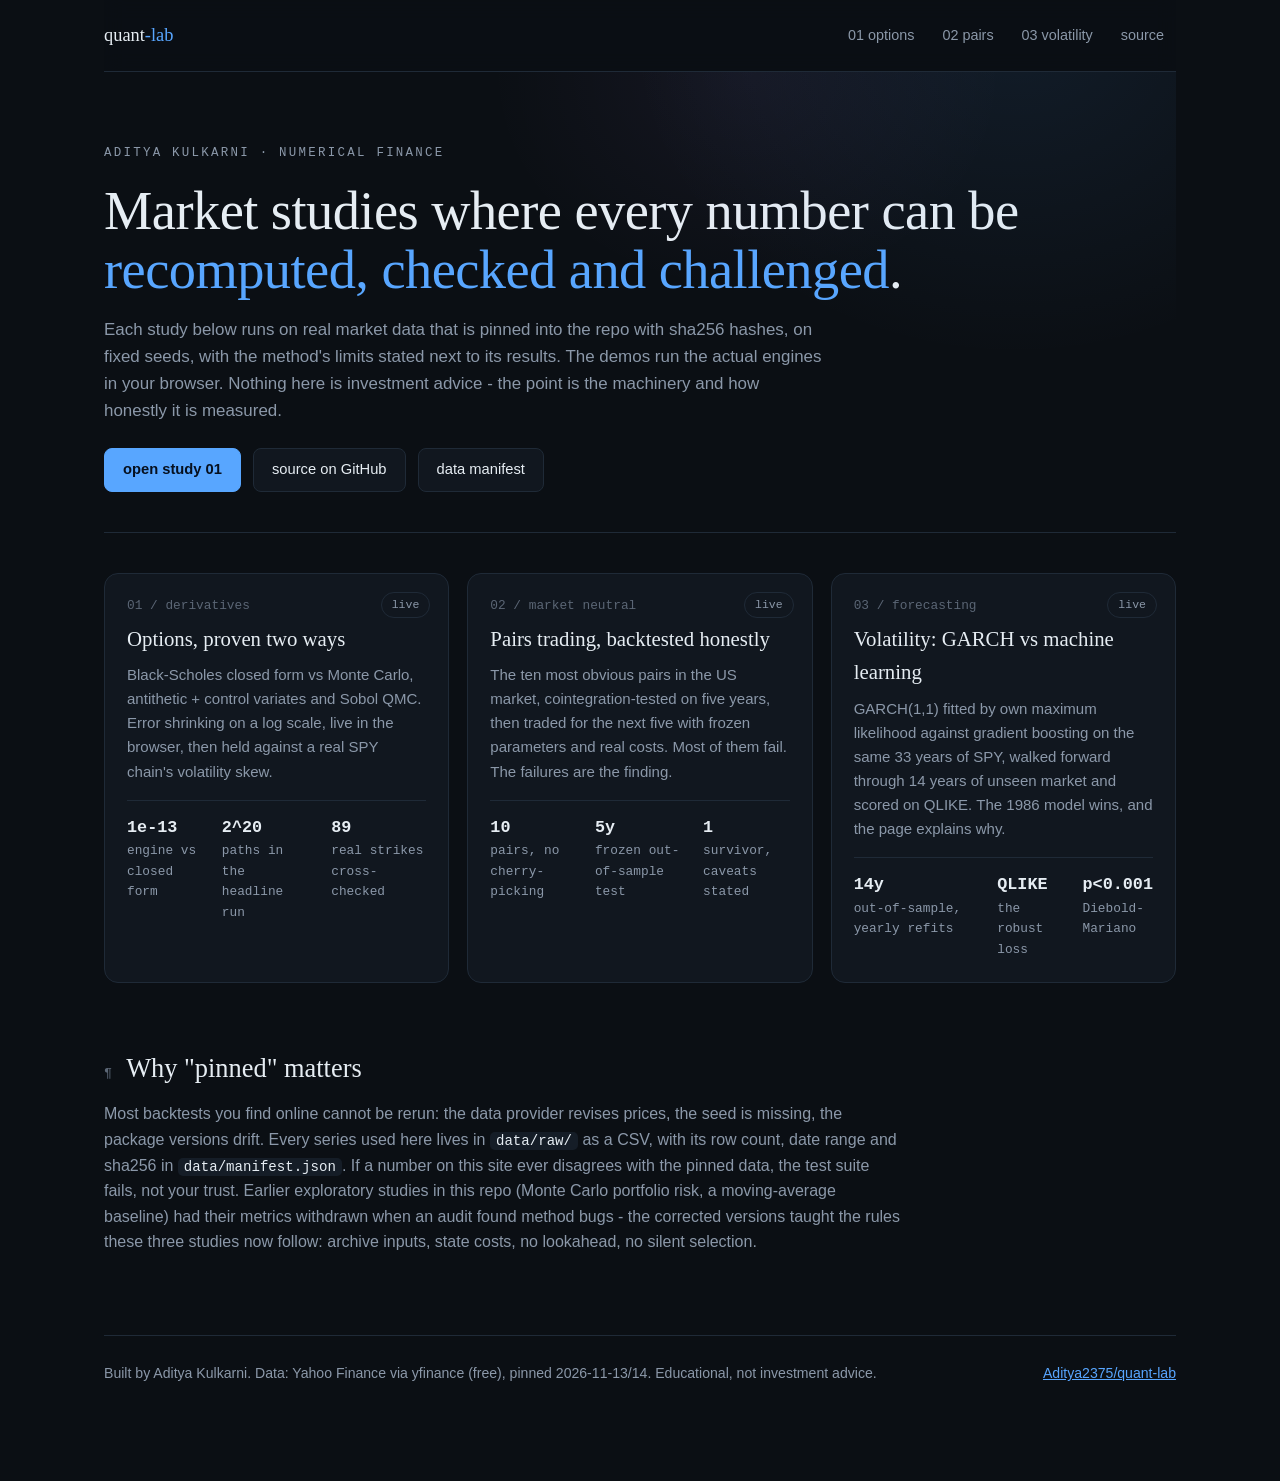
==== commit 2c01ab66: "Study 03: GARCH vs ML volatility bake-off - engine, tests, charts, page" ====
--- a/docs/index.html
+++ b/docs/index.html
@@ -66,18 +66,19 @@
         <div><b>1</b>survivor, caveats stated</div>
       </div>
     </a>
-    <div class="study" style="opacity:.55;cursor:default">
-      <span class="tag">in the lab</span>
+    <a class="study" href="vol.html">
+      <span class="tag">live</span>
       <div class="num">03 / forecasting</div>
       <h3>Volatility: GARCH vs machine learning</h3>
-      <p>GARCH(1,1) fitted by maximum likelihood against an ML model on the same SPY history,
-        scored out-of-sample on what they actually predict, with a straight answer on why GARCH
-        is hard to beat.</p>
+      <p>GARCH(1,1) fitted by own maximum likelihood against gradient boosting on the same 33
+        years of SPY, walked forward through 14 years of unseen market and scored on QLIKE.
+        The 1986 model wins, and the page explains why.</p>
       <div class="stat">
-        <div><b>33y</b>of SPY, pinned</div>
-        <div><b>QLIKE</b>the honest loss</div>
+        <div><b>14y</b>out-of-sample, yearly refits</div>
+        <div><b>QLIKE</b>the robust loss</div>
+        <div><b>p&lt;0.001</b>Diebold-Mariano</div>
       </div>
-    </div>
+    </a>
   </div>
 
   <section class="block">
